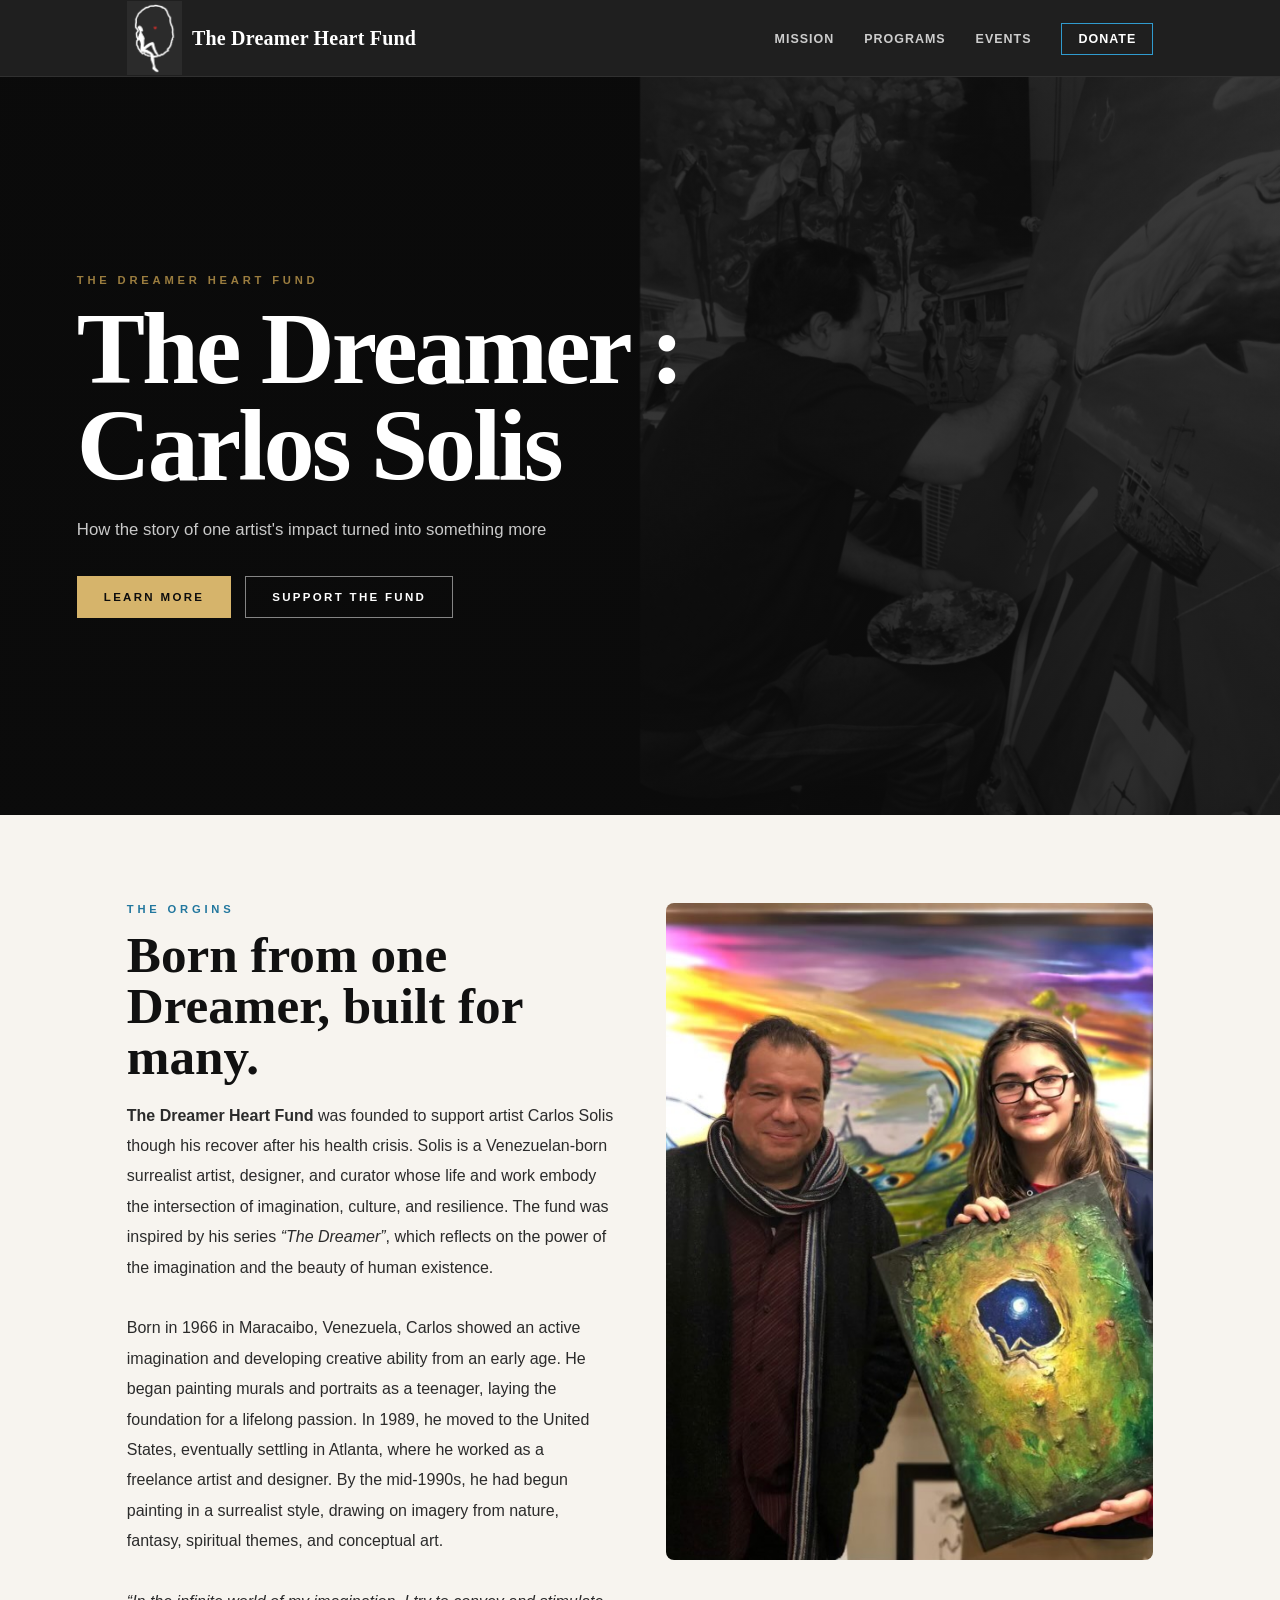
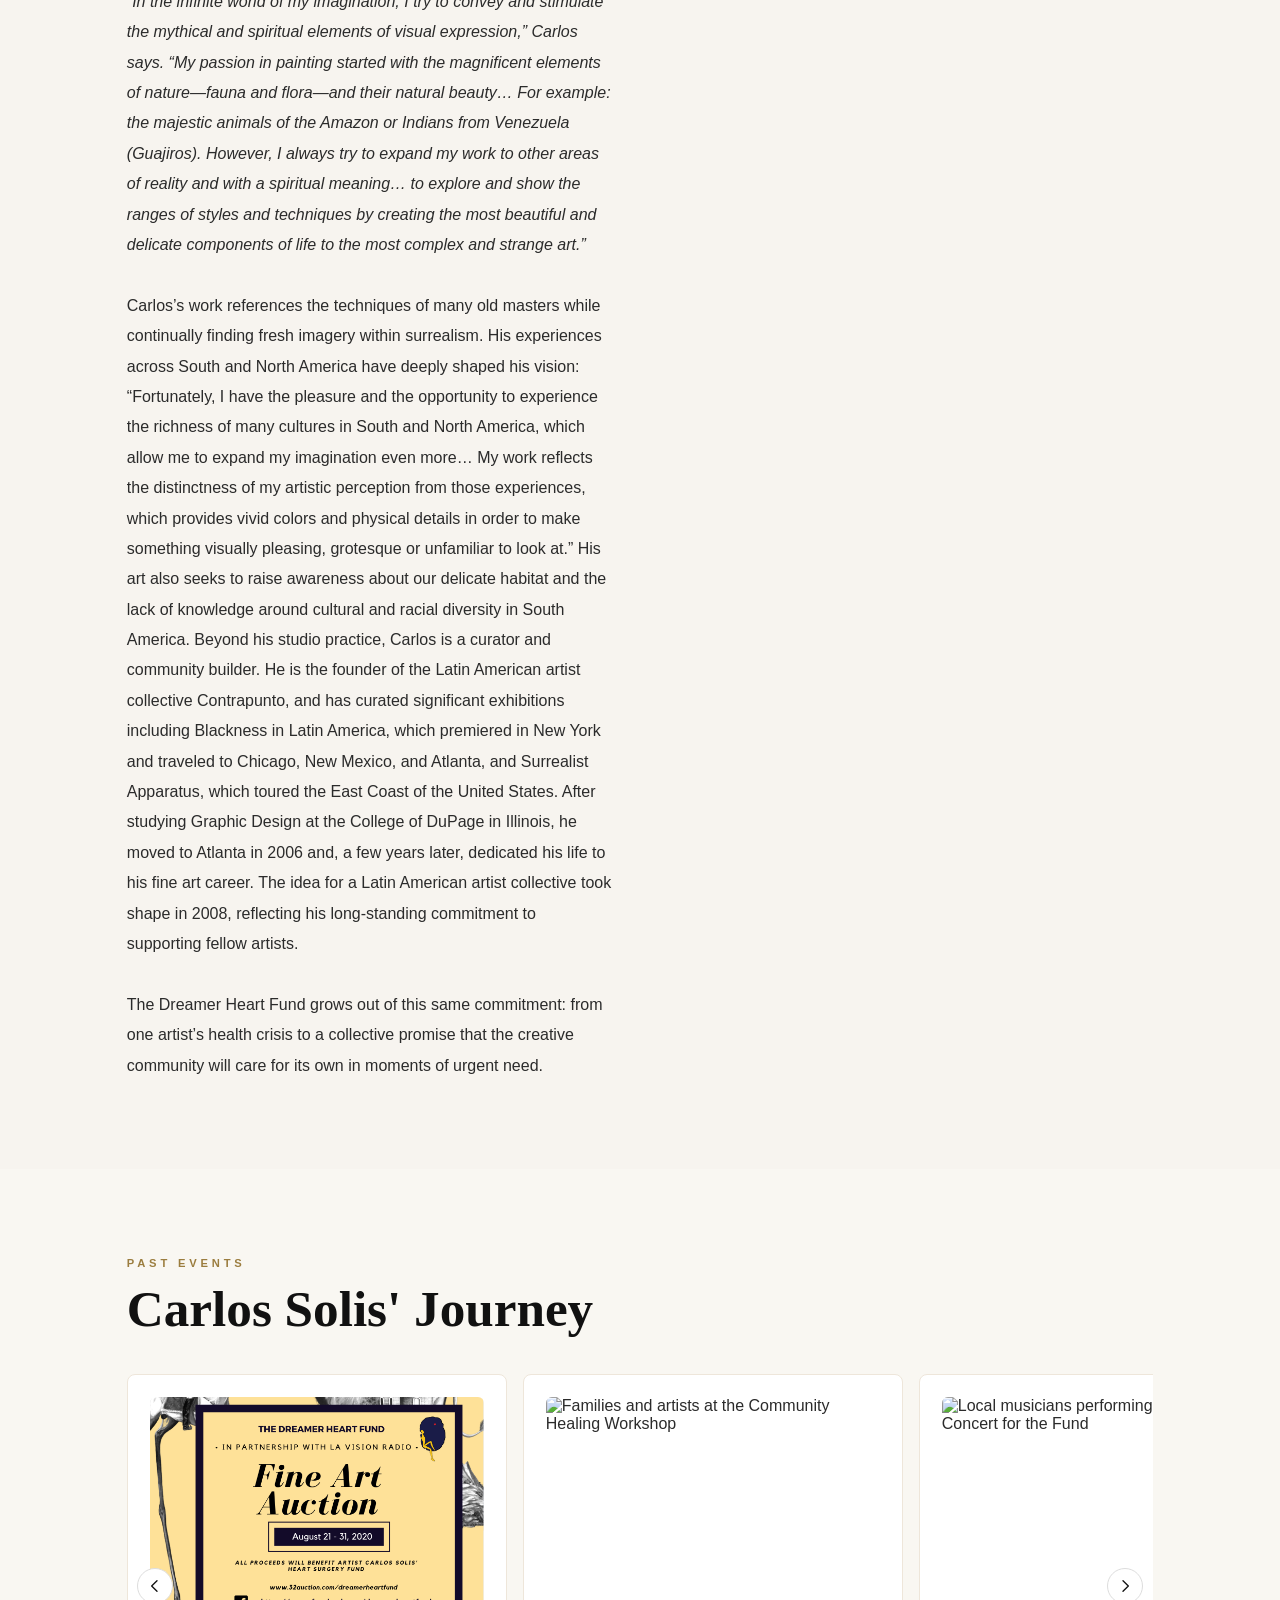
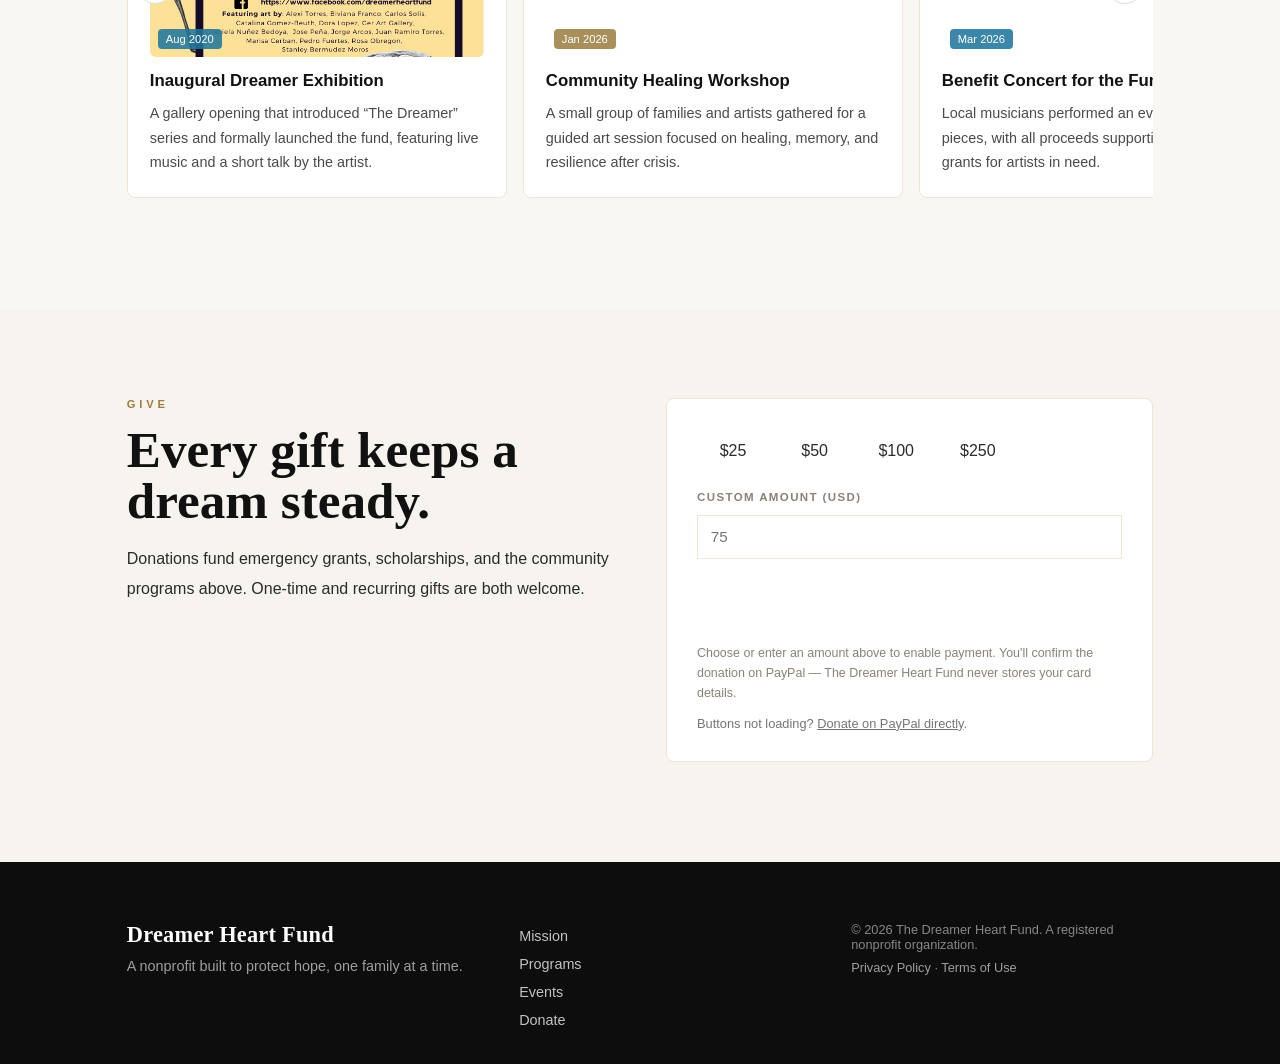
==== about.html @ 741da76b "Added logo, did about page, made donate panel functional" ====
<!DOCTYPE html>
<html lang="en" class="no-js">
<head>
  <meta charset="UTF-8" />
  <meta name="viewport" content="width=device-width, initial-scale=1.0" />

  <meta http-equiv="Content-Security-Policy"
        content="default-src 'self';
                 img-src 'self' data: https:;
                 style-src 'self' 'unsafe-inline' https://fonts.googleapis.com;
                 font-src 'self' https://fonts.gstatic.com;
                 script-src 'self' 'sha256-vvt4KWwuNr51XfE5m+hzeNEGhiOfZzG97ccfqGsPwvE=' https://www.paypal.com https://www.paypalobjects.com;
                 connect-src 'self' https://www.paypal.com https://api-m.paypal.com;
                 frame-src 'self' https://www.youtube-nocookie.com https://player.vimeo.com https://www.paypal.com;
                 object-src 'none';
                 base-uri 'self';
                 form-action 'self';
                 upgrade-insecure-requests;" />
  <meta http-equiv="X-Content-Type-Options" content="nosniff" />
  <meta name="referrer" content="strict-origin-when-cross-origin" />
  <meta name="theme-color" content="#0d0d0d" />

  <title>The Dreamer Heart Fund | Direct Aid, Education & Community Healing</title>
  <meta name="description" content="The Dreamer Heart Fund is a nonprofit supporting families and young dreamers through emergency aid, education access, and community healing programs." />
  <meta name="keywords" content="Dreamer Heart Fund, nonprofit, charity, emergency grants, education access, community healing, donate" />
  <meta name="author" content="The Dreamer Heart Fund" />
  <meta name="robots" content="index, follow" />
  <link rel="canonical" href="https://www.dreamerheartfund.org/" />

  <meta property="og:type" content="website" />
  <meta property="og:site_name" content="The Dreamer Heart Fund" />
  <meta property="og:title" content="The Dreamer Heart Fund | A nonprofit built to protect hope" />
  <meta property="og:description" content="We support families, young dreamers, and community partners through direct aid, education access, and long-term programs designed to create real stability." />
  <meta property="og:image" content="https://www.dreamerheartfund.org/images/dreamer-heart-fund.jpg" />
  <meta property="og:url" content="https://www.dreamerheartfund.org/" />
  <meta property="og:locale" content="en_US" />

  <meta name="twitter:card" content="summary_large_image" />
  <meta name="twitter:title" content="The Dreamer Heart Fund" />
  <meta name="twitter:description" content="A nonprofit built to protect hope — direct aid, education access, and community healing." />
  <meta name="twitter:image" content="https://www.dreamerheartfund.org/images/dreamer-heart-fund.jpg" />

  <link rel="icon" href="favicon.ico" sizes="any" />
  <link rel="icon" href="images/icon.svg" type="image/svg+xml" />
  <link rel="apple-touch-icon" href="images/apple-touch-icon.png" />
  <link rel="manifest" href="site.webmanifest" />
  <link rel="preconnect" href="https://fonts.googleapis.com" />
  <link rel="preconnect" href="https://fonts.gstatic.com" crossorigin />
  <link href="https://fonts.googleapis.com/css2?family=Inter:wght@400;500;600;700&family=Cormorant+Garamond:wght@500;600;700&display=swap" rel="stylesheet" />

  <link rel="stylesheet" href="index.css" />

  <script type="application/ld+json">
  {
    "@context": "https://schema.org",
    "@type": "NGO",
    "name": "The Dreamer Heart Fund",
    "url": "https://www.dreamerheartfund.org/",
    "logo": "https://www.dreamerheartfund.org/images/icon.svg",
    "description": "A nonprofit supporting families and young dreamers through emergency aid, education access, and community healing programs.",
    "sameAs": []
  }
  </script>
</head>
<body>
  <a class="skip-link" href="#main-content">Skip to main content</a>

  <header class="site-header" id="site-header">
    <div class="site-header__inner">
      <a class="brand" href="/">
        <img class="brand__mark" src="images/logo.png" alt="The Dreamer Heart Fund logo">
        <span class="brand__name">The Dreamer Heart Fund</span>
      </a>

      <nav class="primary-nav" aria-label="Primary">
        <ul class="primary-nav__list">
          <li><a href="#mission">Mission</a></li>
          <li><a href="#programs">Programs</a></li>
          <li><a href="#events">Events</a></li>
          <li><a href="#donate" class="primary-nav__cta">Donate</a></li>
        </ul>
      </nav>

      <button class="nav-toggle" id="nav-toggle" aria-expanded="false" aria-controls="mobile-nav" aria-label="Open menu">
        <span></span><span></span><span></span>
      </button>
    </div>

    <nav id="mobile-nav" class="mobile-nav" aria-label="Mobile" hidden>
      <ul>
        <li><a href="#mission">Mission</a></li>
        <li><a href="#programs">Programs</a></li>
        <li><a href="#events">Events</a></li>
        <li><a href="#donate">Donate</a></li>
      </ul>
    </nav>
  </header>

  <main id="main-content">

    <section class="hero" id="hero" data-reveal-group>
      <div class="hero__media" role="img" aria-label="The Dreamer Heart Fund"></div>
      <div class="hero__scrim"></div>
      <div class="hero__content">
        <div class="hero__inner">
          <p class="eyebrow eyebrow--gold" data-reveal>The Dreamer Heart Fund</p>
          <h1 class="hero__title" data-reveal> The Dreamer : <br> Carlos Solis</h1>
          <p class="hero__lede" data-reveal>
            How the story of one artist's impact turned into something more
          </p>
          <div class="hero__actions" data-reveal>
            <a href="#mission" class="btn btn--gold">Learn More</a>
            <a href="#donate" class="btn btn--blue-outline">Support the Fund</a>
          </div>
        </div>
      </div>
    </section>

    <section class="mission" id="mission">
      <div class="section-inner mission__grid">
        <div data-reveal>
          <p class="eyebrow eyebrow--blue">The Orgins</p>
          <h2 class="section-title section-title--tight">Born from one Dreamer, built for many.</h2>
          <p class="body-text">
            <strong>The Dreamer Heart Fund</strong> was founded to support artist Carlos Solis though his recover after his health crisis. Solis is a Venezuelan-born surrealist artist, designer, and curator whose life and work embody the intersection of imagination, culture, and resilience. The fund was inspired by his series <em>“The Dreamer”</em>, which reflects on the power of the imagination and the beauty of human existence.
            <br>
            <br>

Born in 1966 in Maracaibo, Venezuela, Carlos showed an active imagination and developing creative ability from an early age. He began painting murals and portraits as a teenager, laying the foundation for a lifelong passion. In 1989, he moved to the United States, eventually settling in Atlanta, where he worked as a freelance artist and designer. By the mid-1990s, he had begun painting in a surrealist style, drawing on imagery from nature, fantasy, spiritual themes, and conceptual art.
<br>
<br>

<em>“In the infinite world of my imagination, I try to convey and stimulate the mythical and spiritual elements of visual expression,” Carlos says. “My passion in painting started with the magnificent elements of nature—fauna and flora—and their natural beauty… For example: the majestic animals of the Amazon or Indians from Venezuela (Guajiros). However, I always try to expand my work to other areas of reality and with a spiritual meaning… to explore and show the ranges of styles and techniques by creating the most beautiful and delicate components of life to the most complex and strange art.” </em>

<br>
<br>

Carlos’s work references the techniques of many old masters while continually finding fresh imagery within surrealism. His experiences across South and North America have deeply shaped his vision: “Fortunately, I have the pleasure and the opportunity to experience the richness of many cultures in South and North America, which allow me to expand my imagination even more… My work reflects the distinctness of my artistic perception from those experiences, which provides vivid colors and physical details in order to make something visually pleasing, grotesque or unfamiliar to look at.” His art also seeks to raise awareness about our delicate habitat and the lack of knowledge around cultural and racial diversity in South America.

Beyond his studio practice, Carlos is a curator and community builder. He is the founder of the Latin American artist collective Contrapunto, and has curated significant exhibitions including Blackness in Latin America, which premiered in New York and traveled to Chicago, New Mexico, and Atlanta, and Surrealist Apparatus, which toured the East Coast of the United States. After studying Graphic Design at the College of DuPage in Illinois, he moved to Atlanta in 2006 and, a few years later, dedicated his life to his fine art career. The idea for a Latin American artist collective took shape in 2008, reflecting his long-standing commitment to supporting fellow artists.
<br>
<br>
The Dreamer Heart Fund grows out of this same commitment: from one artist’s health crisis to a collective promise that the creative community will care for its own in moments of urgent need. 
        </div>

        <div class="mission__image" data-reveal>
          <img src="images/TheDreamer.jpg" alt="A painting from ‘The Dreamer’ series, the artwork that inspired the fund" loading="lazy" width="640" height="720" />
        </div>
      </div>
    </section>

    <section class="past-events" aria-label="Past events">
      <div class="section-inner">
        <div class="section-head" data-reveal>
          <p class="eyebrow eyebrow--gold">Past Events</p>
          <h2 class="section-title"> Carlos Solis' Journey</h2>
        </div>

        <div class="carousel">
          <button class="carousel__nav carousel__nav--prev" id="carousel-prev" aria-label="Scroll to previous events" type="button">
            <svg viewBox="0 0 24 24" width="16" height="16" aria-hidden="true"><path d="M15 4l-8 8 8 8" fill="none" stroke="currentColor" stroke-width="2" stroke-linecap="round" stroke-linejoin="round"/></svg>
          </button>

          <ul class="carousel__track" id="carousel-track">
            <li class="carousel__item" data-reveal>
              <div class="carousel__media">
                <img src="images/fundraiser.png" alt="Guests at the Inaugural Dreamer Exhibition gallery opening" loading="lazy" width="600" height="400" />
                <span class="carousel__tag carousel__tag--blue">Aug 2020</span>
              </div>
              <h3 class="carousel__title">Inaugural Dreamer Exhibition</h3>
              <p class="carousel__text">A gallery opening that introduced “The Dreamer” series and formally launched the fund, featuring live music and a short talk by the artist.</p>
            </li>
            <li class="carousel__item" data-reveal>
              <div class="carousel__media">
                <img src="images/past/healing-workshop.jpg" alt="Families and artists at the Community Healing Workshop" loading="lazy" width="600" height="400" />
                <span class="carousel__tag carousel__tag--gold">Jan 2026</span>
              </div>
              <h3 class="carousel__title">Community Healing Workshop</h3>
              <p class="carousel__text">A small group of families and artists gathered for a guided art session focused on healing, memory, and resilience after crisis.</p>
            </li>
            <li class="carousel__item" data-reveal>
              <div class="carousel__media">
                <img src="images/past/benefit-concert.jpg" alt="Local musicians performing at the Benefit Concert for the Fund" loading="lazy" width="600" height="400" />
                <span class="carousel__tag carousel__tag--blue">Mar 2026</span>
              </div>
              <h3 class="carousel__title">Benefit Concert for the Fund</h3>
              <p class="carousel__text">Local musicians performed an evening of original pieces, with all proceeds supporting emergency grants for artists in need.</p>
            </li>
          </ul>

          <button class="carousel__nav carousel__nav--next" id="carousel-next" aria-label="Scroll to next events" type="button">
            <svg viewBox="0 0 24 24" width="16" height="16" aria-hidden="true"><path d="M9 4l8 8-8 8" fill="none" stroke="currentColor" stroke-width="2" stroke-linecap="round" stroke-linejoin="round"/></svg>
          </button>
        </div>
      </div>
    </section>

    <section class="module-stub" id="video" hidden></section>
    <section class="module-stub" id="shop" hidden></section>
    <section class="module-stub" id="auctions" hidden></section>

    <!-- ============ DONATE ============ -->
    <section class="donate" id="donate">
      <div class="section-inner donate__grid">
        <div data-reveal>
          <p class="eyebrow eyebrow--gold">Give</p>
          <h2 class="section-title section-title--tight">Every gift keeps a dream steady.</h2>
          <p class="body-text">
            Donations fund emergency grants, scholarships, and the community programs above.
            One-time and recurring gifts are both welcome.
            <br>
          </p>
        </div>

        <div class="donate__panel" data-reveal>
          <div class="donate-form">
            <div class="donate-form__amounts" role="group" aria-label="Donation amount">
              <button type="button" class="amount-btn" data-amount="25" aria-pressed="false">$25</button>
              <button type="button" class="amount-btn" data-amount="50" aria-pressed="false">$50</button>
              <button type="button" class="amount-btn" data-amount="100" aria-pressed="false">$100</button>
              <button type="button" class="amount-btn" data-amount="250" aria-pressed="false">$250</button>
            </div>

            <label class="field-label" for="donate-amount">Custom amount (USD)</label>
            <input
              class="field-input"
              id="donate-amount"
              name="amount"
              type="text"
              inputmode="decimal"
              autocomplete="off"
              placeholder="75"
              aria-describedby="donate-form-note"
            />

            <div id="paypal-button-container" class="paypal-button-container"></div>

            <p class="donate-form__note" id="donate-form-note" aria-live="polite">Choose or enter an amount above to enable payment. You'll confirm the donation on PayPal — The Dreamer Heart Fund never stores your card details.</p>

            <p class="donate-form__fallback">
              Buttons not loading?
              <a href="https://www.paypal.biz/thedreamerheartfund" rel="noopener">Donate on PayPal directly</a>.
            </p>
          </div>
        </div>
      </div>
    </section>
  </main>

  <footer class="site-footer">
    <div class="section-inner site-footer__grid">
      <div>
        <span class="brand__name brand__name--footer">Dreamer Heart Fund</span>
        <p class="site-footer__text">A nonprofit built to protect hope, one family at a time.</p>
      </div>

      <nav aria-label="Footer">
        <ul class="site-footer__list">
          <li><a href="#mission">Mission</a></li>
          <li><a href="#programs">Programs</a></li>
          <li><a href="#events">Events</a></li>
          <li><a href="#donate">Donate</a></li>
        </ul>
      </nav>

      <div class="site-footer__legal">
        <p>&copy; <span id="footer-year">2026</span> The Dreamer Heart Fund. A registered nonprofit organization.</p>
        <p><a href="privacy.html">Privacy Policy</a> &middot; <a href="terms.html">Terms of Use</a></p>
      </div>
    </div>
  </footer>

  <script src="main.js" defer></script>
  <script src="https://www.paypal.com/sdk/js?client-id=BAA8m6np1R4EyHcxObkY6hLGJdmeCMpY4fYKsWWD1G0BNYx0Xn50q8cy3hmt63-K00gHcWDGMQ-kjcnxLY&currency=USD&intent=capture" defer></script>
  <script src="donate.js" defer></script>
</body>
</html>
---- index.css ----
/* =========================================================
   Dreamer Heart Fund — base styles
   ========================================================= */

:root {
  /* Palette */
  --color-black: #0d0d0d;
  --color-ink: #111111;
  --color-white: #ffffff;
  --color-cream: #faf8f3;
  --color-cream-2: #f7f4ef;
  --color-cream-3: #f9f7f2;
  --color-border: #eee6da;
  --color-border-2: #ece8df;

  --color-gold: #d6b46b;
  --color-gold-dark: #9b7d3f;

  --color-blue: #309bcf;
  --color-blue-dark: #22779e;
  --color-blue-tint: rgba(48, 155, 207, 0.1);

  --color-text: #2b2b2b;
  --color-text-muted: #4a4a4a;
  --color-text-soft: #8a8277;

  /* Type */
  --font-display: 'Cormorant Garamond', Georgia, serif;
  --font-body: 'Inter', -apple-system, BlinkMacSystemFont, 'Segoe UI', sans-serif;

  /* Layout */
  --max-width: 1180px;
  --gutter: 6vw;

  --header-height: 76px;
}

/* =========================================================
   Reset
   ========================================================= */
*, *::before, *::after { box-sizing: border-box; margin: 0; padding: 0; }

html { scroll-behavior: smooth; }

body {
  background: var(--color-white);
  color: var(--color-text);
  font-family: var(--font-body);
  -webkit-font-smoothing: antialiased;
  text-rendering: optimizeLegibility;
}

img { max-width: 100%; display: block; }
a { color: inherit; }
button { font: inherit; cursor: pointer; }
ul { list-style: none; }

@media (prefers-reduced-motion: reduce) {
  html { scroll-behavior: auto; }
  *, *::before, *::after {
    animation-duration: 0.001ms !important;
    animation-iteration-count: 1 !important;
    transition-duration: 0.001ms !important;
    scroll-behavior: auto !important;
  }
}

:focus-visible {
  outline: 2px solid var(--color-blue);
  outline-offset: 3px;
}

.skip-link {
  position: absolute;
  left: -9999px;
  top: 0;
  background: var(--color-blue);
  color: var(--color-white);
  padding: 12px 18px;
  z-index: 1000;
  font-family: var(--font-body);
  font-weight: 600;
  text-decoration: none;
}
.skip-link:focus { left: 12px; top: 12px; }

/* =========================================================
   Shared tokens (eyebrow, section head, buttons, cards)
   ========================================================= */
.eyebrow {
  font-family: var(--font-body);
  font-size: 0.7rem;
  letter-spacing: 0.34em;
  text-transform: uppercase;
  font-weight: 600;
  margin-bottom: 14px;
}
.eyebrow--gold { color: var(--color-gold-dark); }
.eyebrow--blue { color: var(--color-blue-dark); }

.section-inner {
  max-width: var(--max-width);
  margin: 0 auto;
  padding-left: var(--gutter);
  padding-right: var(--gutter);
}

.section-head { margin-bottom: 28px; }

.section-title {
  font-family: var(--font-display);
  font-size: clamp(2.2rem, 4vw, 3.4rem);
  font-weight: 600;
  line-height: 1;
  color: var(--color-ink);
}
.section-title--tight {
  font-size: clamp(2.3rem, 4vw, 3.8rem);
  max-width: 480px;
  margin-bottom: 18px;
}

.body-text {
  font-family: var(--font-body);
  font-size: 1rem;
  line-height: 1.9;
  color: var(--color-text);
  max-width: 60ch;
}

.btn {
  display: inline-block;
  padding: 14px 26px;
  font-family: var(--font-body);
  font-size: 0.72rem;
  letter-spacing: 0.2em;
  text-transform: uppercase;
  font-weight: 700;
  text-decoration: none;
  border: 1px solid transparent;
  transition: background-color 0.2s ease, color 0.2s ease, border-color 0.2s ease;
}
.btn--gold {
  background: var(--color-gold);
  color: var(--color-black);
  border-color: var(--color-gold);
}
.btn--gold:hover { background: var(--color-gold-dark); border-color: var(--color-gold-dark); }

.btn--blue {
  background: var(--color-blue);
  color: var(--color-white);
  border-color: var(--color-blue);
}
.btn--blue:hover { background: var(--color-blue-dark); border-color: var(--color-blue-dark); }

.btn--blue-outline {
  background: transparent;
  color: var(--color-white);
  border-color: rgba(255, 255, 255, 0.5);
}
.btn--blue-outline:hover {
  background: var(--color-blue);
  border-color: var(--color-blue);
}

/* =========================================================
   Reveal-on-scroll (progressive enhancement; see js/main.ts)
   ========================================================= */
[data-reveal] {
  opacity: 0;
  transform: translateY(14px);
  transition: opacity 0.8s ease, transform 0.8s ease;
}
[data-reveal].is-visible {
  opacity: 1;
  transform: translateY(0);
}
/* If JS fails to load, content must still be visible */
.no-js [data-reveal] { opacity: 1; transform: none; }

/* =========================================================
   Header / Nav
   ========================================================= */
.site-header {
  position: sticky;
  top: 0;
  z-index: 100;
  background: rgba(13, 13, 13, 0.92);
  backdrop-filter: blur(6px);
  border-bottom: 1px solid rgba(255, 255, 255, 0.08);
}

.site-header__inner {
  max-width: var(--max-width);
  margin: 0 auto;
  height: var(--header-height);
  padding: 0 var(--gutter);
  display: flex;
  align-items: center;
  justify-content: space-between;
}

.brand {
  display: flex;
  align-items: center;
  gap: 10px;
  text-decoration: none;
}
.brand__mark {
  display: inline-flex;
  align-items: center;
  height: 44px;
  width: auto;
  max-width: 180px;
  object-fit: contain;
}
.brand__name {
  font-family: var(--font-display);
  font-size: 1.25rem;
  font-weight: 600;
  color: var(--color-white);
  letter-spacing: 0.01em;
}

.primary-nav__list {
  display: flex;
  align-items: center;
  gap: 30px;
}
.primary-nav__list a {
  font-size: 0.78rem;
  letter-spacing: 0.08em;
  text-transform: uppercase;
  font-weight: 600;
  color: rgba(255, 255, 255, 0.78);
  text-decoration: none;
  transition: color 0.2s ease;
}
.primary-nav__list a:hover { color: var(--color-gold); }
.primary-nav__cta {
  padding: 8px 16px;
  border: 1px solid var(--color-blue);
  color: var(--color-white) !important;
}
.primary-nav__cta:hover {
  background: var(--color-blue);
}

.nav-toggle {
  display: none;
  flex-direction: column;
  justify-content: center;
  gap: 5px;
  width: 40px;
  height: 40px;
  background: transparent;
  border: none;
}
.nav-toggle span {
  display: block;
  width: 22px;
  height: 2px;
  background: var(--color-white);
}

.mobile-nav {
  border-top: 1px solid rgba(255, 255, 255, 0.08);
  background: var(--color-black);
}
.mobile-nav ul { padding: 10px var(--gutter) 18px; }
.mobile-nav a {
  display: block;
  padding: 12px 0;
  color: rgba(255, 255, 255, 0.85);
  text-decoration: none;
  font-size: 0.9rem;
  letter-spacing: 0.05em;
  text-transform: uppercase;
  border-bottom: 1px solid rgba(255, 255, 255, 0.06);
}

@media (max-width: 820px) {
  .primary-nav { display: none; }
  .nav-toggle { display: flex; }
}

/* =========================================================
   Hero
   ========================================================= */
.hero {
  position: relative;
  overflow: hidden;
  min-height: 82vh;
  display: flex;
  align-items: center;
  background: var(--color-black);
  color: var(--color-white);
}
.hero__media {
  position: absolute;
  inset: 0;
  background-size: cover;
  background-position: center;
  opacity: 0.42;
  transform: scale(1.05);
  transition: transform 1.2s ease;
}
.hero.is-in-view .hero__media { transform: scale(1); }

.hero__scrim {
  position: absolute;
  inset: 0;
  background: linear-gradient(
    90deg,
    rgba(0, 0, 0, 0.9) 0%,
    rgba(0, 0, 0, 0.72) 52%,
    rgba(0, 0, 0, 0.22) 100%
  );
}

.hero__content {
  position: relative;
  z-index: 2;
  width: 100%;
  padding: 88px var(--gutter);
}
.hero__inner { max-width: var(--max-width); margin: 0 auto; }

.hero__title {
  font-family: var(--font-display);
  font-size: clamp(3.4rem, 8vw, 7rem);
  font-weight: 600;
  line-height: 0.95;
  letter-spacing: -0.03em;
  margin-bottom: 20px;
  max-width: 900px;
}

.hero__lede {
  font-family: var(--font-body);
  font-size: 1.05rem;
  line-height: 1.9;
  color: rgba(255, 255, 255, 0.78);
  max-width: 620px;
}

.hero__actions {
  display: flex;
  gap: 14px;
  flex-wrap: wrap;
  margin-top: 30px;
}

/* =========================================================
   Stats
   ========================================================= */
.stats {
  background: var(--color-white);
  border-bottom: 1px solid var(--color-border-2);
}
.stats__inner {
  max-width: var(--max-width);
  margin: 0 auto;
  padding: 34px var(--gutter);
  display: grid;
  grid-template-columns: repeat(auto-fit, minmax(180px, 1fr));
  gap: 20px;
}
.stat__value {
  font-family: var(--font-display);
  font-size: clamp(2rem, 4vw, 3rem);
  font-weight: 600;
  color: var(--color-ink);
  line-height: 1;
  margin-bottom: 8px;
}
.stat__label {
  font-family: var(--font-body);
  font-size: 0.72rem;
  letter-spacing: 0.22em;
  text-transform: uppercase;
  font-weight: 600;
}
.stat__label--gold { color: var(--color-gold-dark); }
.stat__label--blue { color: var(--color-blue-dark); }

/* =========================================================
   Programs
   ========================================================= */
.programs { background: var(--color-white); padding: 88px 0; }
.programs__grid {
  display: grid;
  grid-template-columns: repeat(auto-fit, minmax(240px, 1fr));
  gap: 18px;
}
.card {
  border: 1px solid var(--color-border);
  background: var(--color-cream);
  padding: 26px;
  min-height: 210px;
}
.card__index {
  font-family: var(--font-body);
  font-size: 0.72rem;
  letter-spacing: 0.22em;
  font-weight: 600;
  margin-bottom: 18px;
}
.card__index--gold { color: var(--color-gold-dark); }
.card__index--blue { color: var(--color-blue-dark); }
.card__title {
  font-family: var(--font-body);
  font-size: 1.1rem;
  font-weight: 700;
  color: var(--color-ink);
  margin-bottom: 10px;
}
.card__text {
  font-family: var(--font-body);
  font-size: 0.9rem;
  line-height: 1.7;
  color: var(--color-text-muted);
}

/* =========================================================
   Mission
   ========================================================= */
.mission { background: var(--color-cream-2); padding: 88px 0; }
.mission__grid {
  display: grid;
  grid-template-columns: 1fr 1fr;
  gap: 52px;
  align-items: start;
}
.mission__image {
  position: relative;
  border-radius: 8px;
  overflow: hidden;
}
.mission__image img { width: 100%; height: auto; }

@media (max-width: 860px) {
  .mission__grid { grid-template-columns: 1fr; }
}

/* =========================================================
   Upcoming events
   ========================================================= */
.upcoming { background: var(--color-white); padding: 88px 0; }
.upcoming__grid {
  display: grid;
  grid-template-columns: repeat(auto-fit, minmax(280px, 1fr));
  gap: 18px;
}
.event-card {
  border: 1px solid var(--color-border);
  background: var(--color-cream);
  padding: 26px;
  border-radius: 6px;
}
.event-card__date {
  font-family: var(--font-body);
  font-size: 0.7rem;
  letter-spacing: 0.34em;
  text-transform: uppercase;
  font-weight: 600;
  margin-bottom: 6px;
}
.event-card__date--gold { color: var(--color-gold-dark); }
.event-card__date--blue { color: var(--color-blue-dark); }
.event-card__title {
  font-family: var(--font-body);
  font-size: 1.1rem;
  font-weight: 700;
  color: var(--color-ink);
  margin-bottom: 10px;
}
.event-card__place {
  font-family: var(--font-body);
  font-size: 0.9rem;
  line-height: 1.7;
  color: var(--color-text-muted);
}

/* =========================================================
   Past events carousel
   ========================================================= */
.past-events { background: var(--color-cream-3); padding: 88px 0 100px; }

.carousel { position: relative; }

.carousel__track {
  display: flex;
  gap: 16px;
  overflow-x: auto;
  padding: 12px 50px;
  scroll-behavior: smooth;
  scroll-snap-type: x proximity;
  -ms-overflow-style: none;
  scrollbar-width: none;
}
.carousel__track::-webkit-scrollbar { display: none; }

.carousel__item {
  min-width: 380px;
  max-width: 420px;
  background: var(--color-white);
  border: 1px solid var(--color-border);
  border-radius: 8px;
  padding: 22px;
  scroll-snap-align: start;
}
.carousel__media { position: relative; height: 260px; margin-bottom: 14px; }
.carousel__media img {
  width: 100%;
  height: 100%;
  object-fit: cover;
  border-radius: 6px;
}
.carousel__tag {
  position: absolute;
  bottom: 8px;
  left: 8px;
  color: var(--color-white);
  padding: 4px 8px;
  font-size: 0.7rem;
  border-radius: 4px;
}
.carousel__tag--gold { background: rgba(155, 125, 63, 0.85); }
.carousel__tag--blue { background: rgba(34, 119, 158, 0.88); }

.carousel__title {
  font-family: var(--font-body);
  font-size: 1.05rem;
  font-weight: 700;
  color: var(--color-ink);
  margin-bottom: 10px;
}
.carousel__text {
  font-family: var(--font-body);
  font-size: 0.9rem;
  line-height: 1.7;
  color: var(--color-text-muted);
}

.carousel__nav {
  position: absolute;
  top: 50%;
  transform: translateY(-50%);
  z-index: 3;
  width: 36px;
  height: 36px;
  border-radius: 999px;
  background: var(--color-white);
  border: 1px solid #ddd;
  display: flex;
  align-items: center;
  justify-content: center;
  color: var(--color-ink);
}
.carousel__nav:hover { border-color: var(--color-blue); color: var(--color-blue); }
.carousel__nav--prev { left: 10px; }
.carousel__nav--next { right: 10px; }

/* =========================================================
   Future module scaffolds
   ========================================================= */
.module-stub { padding: 88px 0; }

/* =========================================================
   Donate
   ========================================================= */
.donate { background: var(--color-cream-2); padding: 88px 0 100px; }
.donate__grid {
  display: grid;
  grid-template-columns: 1fr 1fr;
  gap: 52px;
  align-items: start;
}
@media (max-width: 860px) {
  .donate__grid { grid-template-columns: 1fr; }
}

.donate__panel {
  background: var(--color-white);
  border: 1px solid var(--color-border);
  border-radius: 8px;
  padding: 30px;
}

.donate-form__amounts {
  display: grid;
  grid-template-columns: repeat(4, 1fr);
  gap: 10px;
  margin-bottom: 18px;
}
.amount-btn {
  padding: 12px 8px;
  border: 1px solid var(--color-border);
  background: var(--color-cream);
  font-weight: 700;
  font-size: 0.9rem;
  color: var(--color-ink);
  transition: border-color 0.2s ease, color 0.2s ease, background-color 0.2s ease;
}
.amount-btn:hover,
.amount-btn.is-selected {
  border-color: var(--color-blue);
  color: var(--color-blue-dark);
  background: var(--color-blue-tint);
}

.field-label {
  display: block;
  font-size: 0.72rem;
  letter-spacing: 0.12em;
  text-transform: uppercase;
  font-weight: 600;
  color: var(--color-text-soft);
  margin: 16px 0 6px;
}
.field-input {
  width: 100%;
  padding: 12px 14px;
  border: 1px solid var(--color-border);
  background: var(--color-white);
  font-family: var(--font-body);
  font-size: 0.95rem;
  color: var(--color-ink);
}
.field-input:focus { border-color: var(--color-blue); }

.donate-form__submit { width: 100%; margin-top: 22px; text-align: center; }
.donate-form__note {
  margin-top: 12px;
  font-size: 0.78rem;
  line-height: 1.6;
  color: var(--color-text-soft);
}

/* =========================================================
   Footer
   ========================================================= */
.site-footer { background: var(--color-black); color: rgba(255, 255, 255, 0.8); padding: 60px 0 30px; }
.site-footer__grid {
  display: grid;
  grid-template-columns: 1.2fr 1fr 1fr;
  gap: 30px;
}
@media (max-width: 700px) {
  .site-footer__grid { grid-template-columns: 1fr; }
}
.brand__name--footer {
  font-family: var(--font-display);
  font-size: 1.4rem;
  color: var(--color-white);
}
.site-footer__text { margin-top: 10px; font-size: 0.9rem; color: rgba(255, 255, 255, 0.6); }
.site-footer__list a {
  display: block;
  padding: 6px 0;
  text-decoration: none;
  color: rgba(255, 255, 255, 0.75);
  font-size: 0.9rem;
}
.site-footer__list a:hover { color: var(--color-blue); }
.site-footer__legal { font-size: 0.8rem; color: rgba(255, 255, 255, 0.5); }
.site-footer__legal a { text-decoration: none; color: rgba(255, 255, 255, 0.6); }
.site-footer__legal p + p { margin-top: 8px; }


.donate-form__amounts { display: flex; flex-wrap: wrap; gap: 0.6rem; }
.amount-btn {
      min-width: 4.5rem;
      min-height: 44px;
      padding: 0.6rem 1rem;
      border: 1px solid rgba(255,255,255,0.3);
      background: transparent;
      color: inherit;
      border-radius: 4px;
      cursor: pointer;
      font: inherit;
      transition: background 0.2s ease, color 0.2s ease, border-color 0.2s ease;
    }
    .amount-btn.is-selected,
    .amount-btn:hover { background: #d6b46b; border-color: #d6b46b; color: #111; }
    .amount-btn:focus-visible,
    .field-input:focus-visible { outline: 2px solid #309bcf; outline-offset: 2px; }
    .field-input {
      width: 100%;
      box-sizing: border-box;
      min-height: 44px;
      padding: 0.6rem 0.8rem;
      margin: 0.4rem 0 1rem;
    }
    .field-input::-webkit-outer-spin-button,
    .field-input::-webkit-inner-spin-button {
      -webkit-appearance: none;
      margin: 0;
    }
    .field-input[type="text"] { -moz-appearance: textfield; }

    .paypal-button-container { margin-top: 0.75rem; min-height: 45px; }
    .paypal-button-container.is-disabled { opacity: 0.5; pointer-events: none; }
    .donate-form__note.is-error { color: #ffb4a8; font-weight: 600; }
    .donate-form__fallback { font-size: 0.8rem; opacity: 0.65; margin-top: 0.75rem; }
    .donate-form__fallback a { color: inherit; }

    @media (max-width: 480px) {
      .amount-btn { flex: 1 1 calc(50% - 0.6rem); }
    }
    .hero {
      position: relative;
      overflow: hidden;
      isolation: isolate;
      --hero-overlay: 0.65;
    }
    .hero__media {
      position: absolute;
      inset: 0;
      background-image: url('images/carlos.png');
      background-size: cover;
      background-position: center;
      background-repeat: no-repeat;
      z-index: 0;
    }
    .hero__scrim {
      position: absolute;
      inset: 0;
      background: linear-gradient(
        180deg,
        rgba(13, 13, 13, calc(var(--hero-overlay) - 0.1)) 0%,
        rgba(13, 13, 13, var(--hero-overlay)) 100%
      );
      z-index: 1;
    }
    .hero__content {
      position: relative;
      z-index: 2;
    }
    .brand__mark {
      display: inline-flex;
      align-items: center;
      height: 74px;
      width: auto;
      max-width: 180px;
      flex-shrink: 0;
      object-fit: contain;
      border: none;
      outline: none;
      background: none !important;
    }
    .brand {
      -webkit-tap-highlight-color: transparent;
      outline: none;
    }
    .brand:focus {
      outline: none;
    }
    .brand:focus-visible {
      outline: 2px solid #309bcf;
      outline-offset: 3px;
      border-radius: 4px;
    }
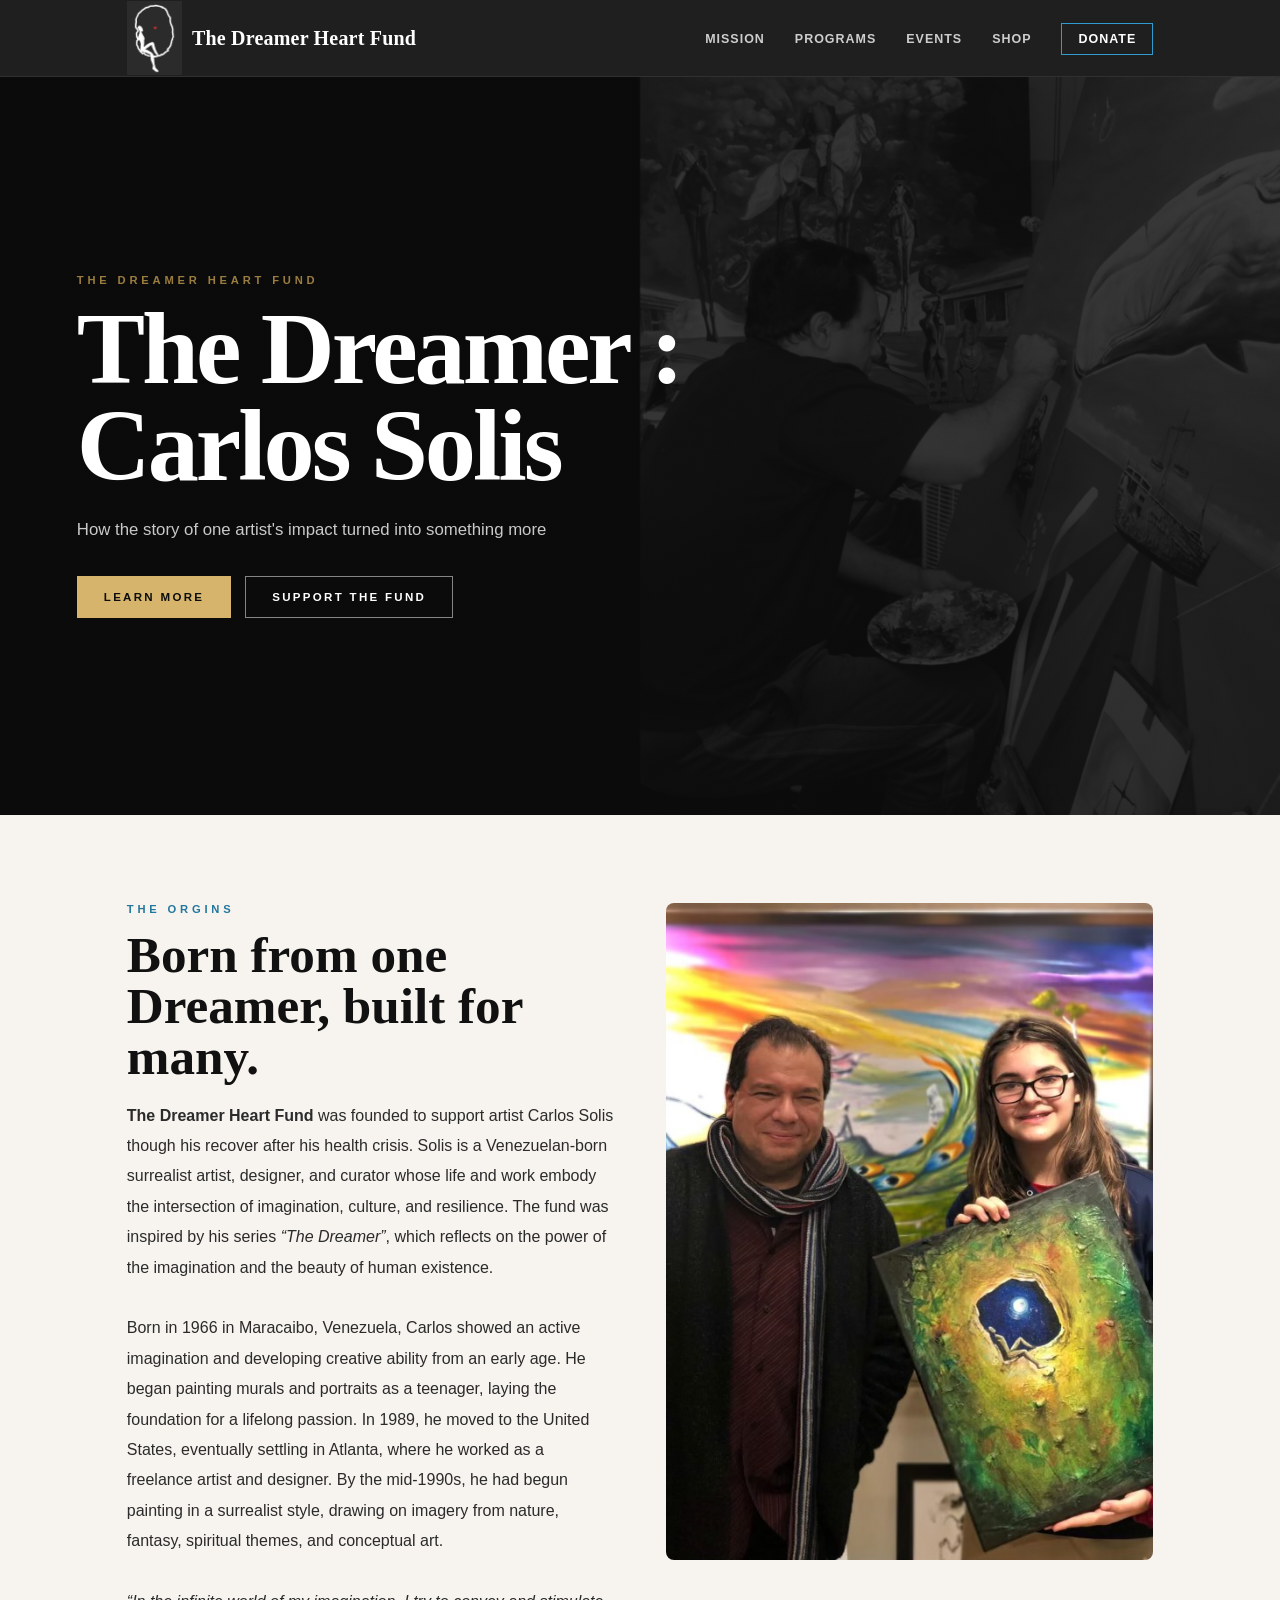
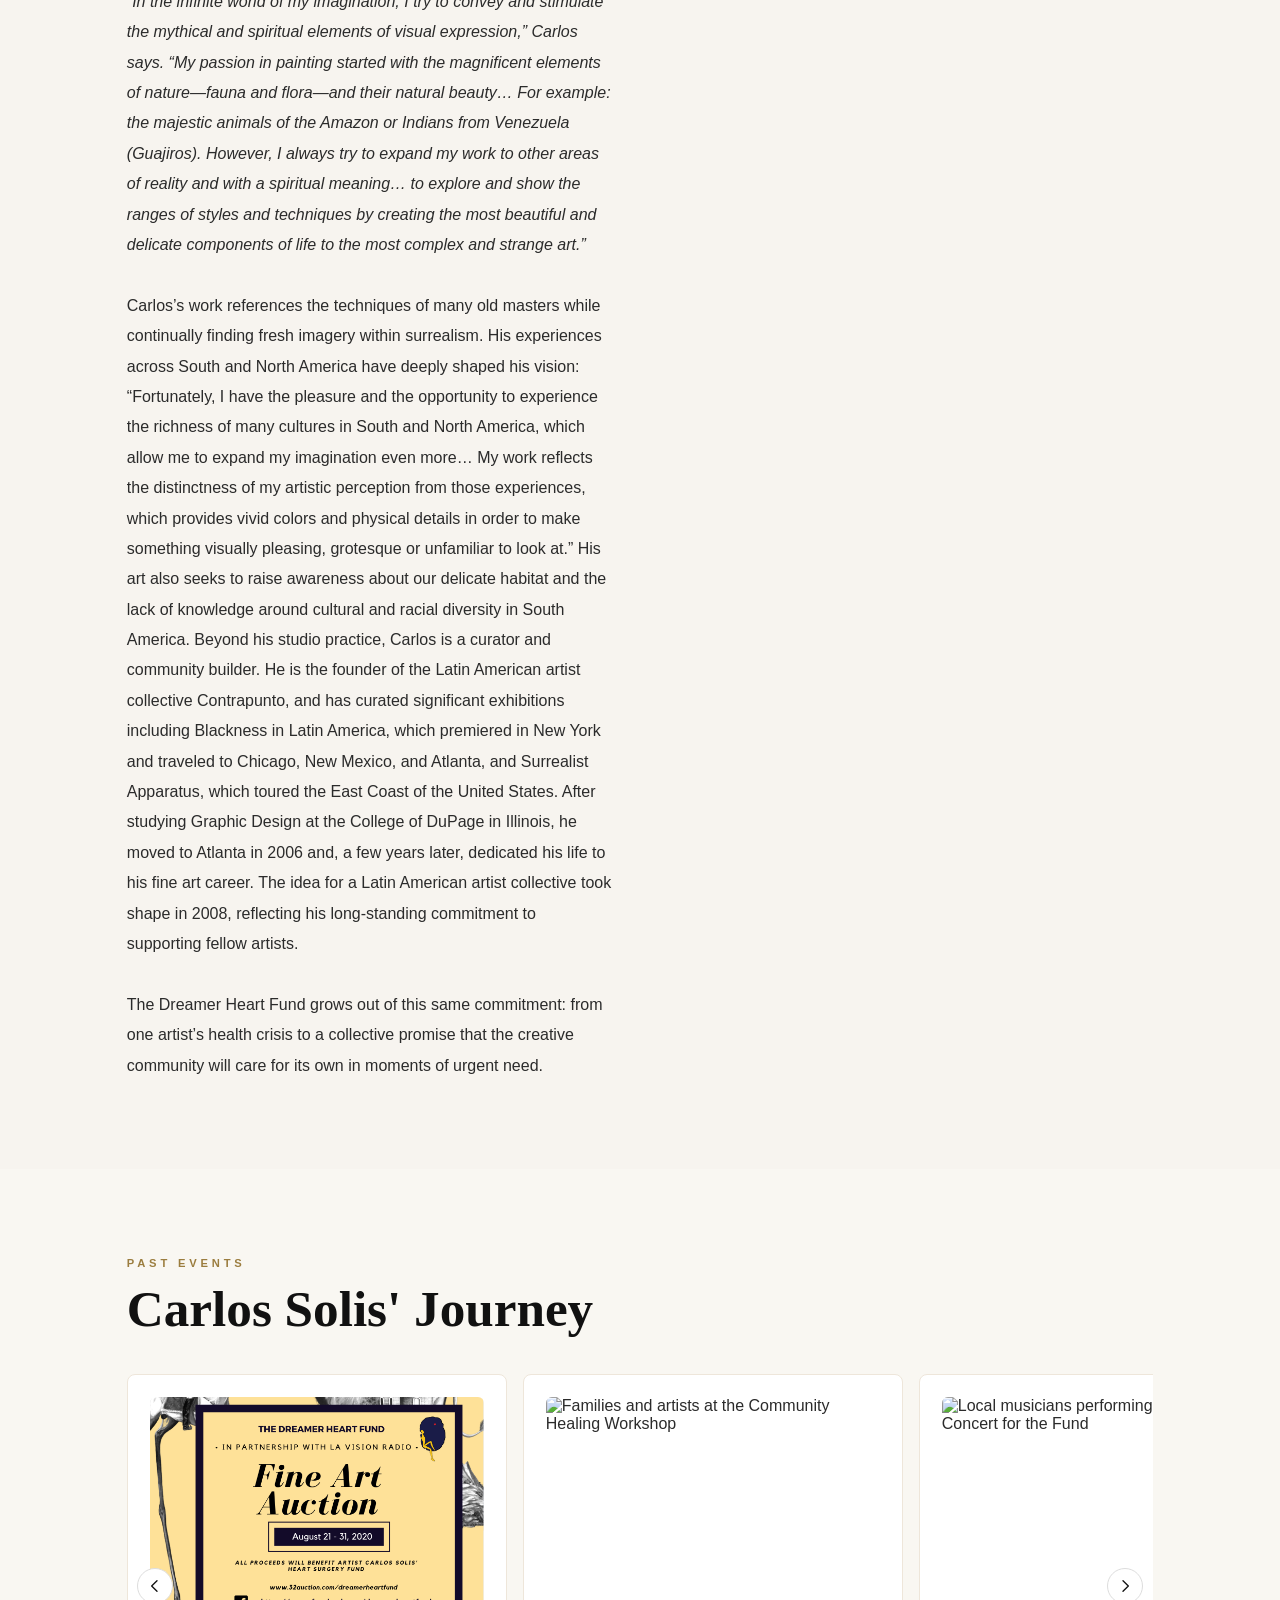
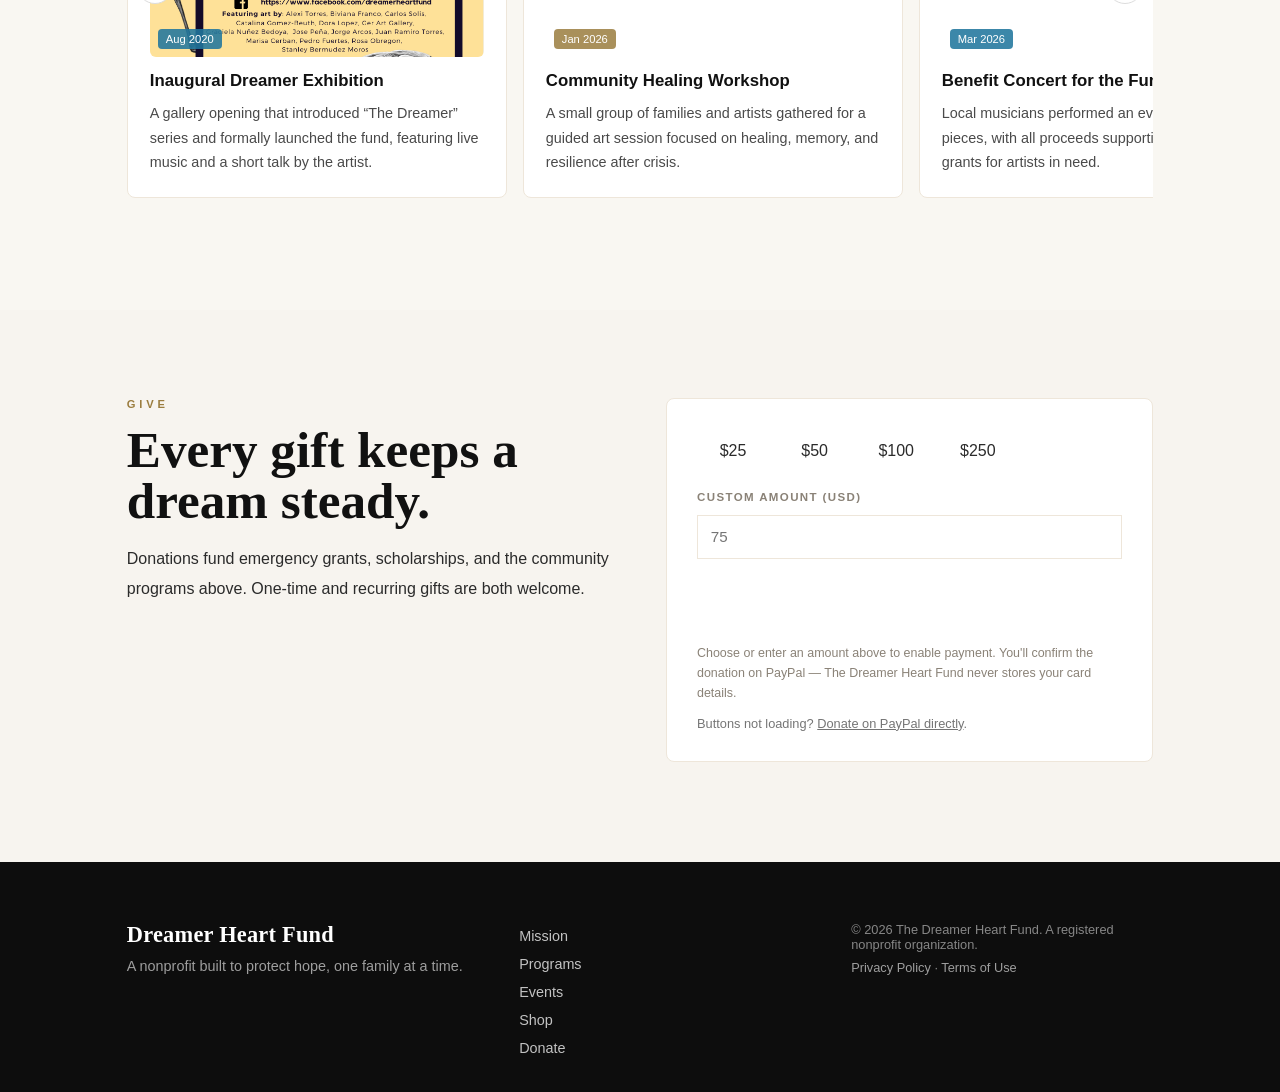
==== commit c887f29a: "shop page made, shop page added to nav and footer" ====
--- a/about.html
+++ b/about.html
@@ -77,6 +77,7 @@
           <li><a href="#mission">Mission</a></li>
           <li><a href="#programs">Programs</a></li>
           <li><a href="#events">Events</a></li>
+          <li><a href="shop.html">Shop</a></li>
           <li><a href="#donate" class="primary-nav__cta">Donate</a></li>
         </ul>
       </nav>
@@ -91,6 +92,7 @@
         <li><a href="#mission">Mission</a></li>
         <li><a href="#programs">Programs</a></li>
         <li><a href="#events">Events</a></li>
+        <li><a href="shop.html">Shop</a></li>
         <li><a href="#donate">Donate</a></li>
       </ul>
     </nav>
@@ -259,6 +261,7 @@
           <li><a href="#mission">Mission</a></li>
           <li><a href="#programs">Programs</a></li>
           <li><a href="#events">Events</a></li>
+          <li><a href="shop.html">Shop</a></li>
           <li><a href="#donate">Donate</a></li>
         </ul>
       </nav>
--- a/index.css
+++ b/index.css
@@ -1,9 +1,4 @@
-/* =========================================================
-   Dreamer Heart Fund — base styles
-   ========================================================= */
-
 :root {
-  /* Palette */
   --color-black: #0d0d0d;
   --color-ink: #111111;
   --color-white: #ffffff;
@@ -24,20 +19,15 @@
   --color-text-muted: #4a4a4a;
   --color-text-soft: #8a8277;
 
-  /* Type */
   --font-display: 'Cormorant Garamond', Georgia, serif;
   --font-body: 'Inter', -apple-system, BlinkMacSystemFont, 'Segoe UI', sans-serif;
 
-  /* Layout */
   --max-width: 1180px;
   --gutter: 6vw;
 
   --header-height: 76px;
 }
 
-/* =========================================================
-   Reset
-   ========================================================= */
 *, *::before, *::after { box-sizing: border-box; margin: 0; padding: 0; }
 
 html { scroll-behavior: smooth; }
@@ -84,9 +74,6 @@
 }
 .skip-link:focus { left: 12px; top: 12px; }
 
-/* =========================================================
-   Shared tokens (eyebrow, section head, buttons, cards)
-   ========================================================= */
 .eyebrow {
   font-family: var(--font-body);
   font-size: 0.7rem;
@@ -163,10 +150,6 @@
   background: var(--color-blue);
   border-color: var(--color-blue);
 }
-
-/* =========================================================
-   Reveal-on-scroll (progressive enhancement; see js/main.ts)
-   ========================================================= */
 [data-reveal] {
   opacity: 0;
   transform: translateY(14px);
@@ -176,12 +159,8 @@
   opacity: 1;
   transform: translateY(0);
 }
-/* If JS fails to load, content must still be visible */
 .no-js [data-reveal] { opacity: 1; transform: none; }
 
-/* =========================================================
-   Header / Nav
-   ========================================================= */
 .site-header {
   position: sticky;
   top: 0;
@@ -285,9 +264,6 @@
   .nav-toggle { display: flex; }
 }
 
-/* =========================================================
-   Hero
-   ========================================================= */
 .hero {
   position: relative;
   overflow: hidden;
@@ -351,10 +327,6 @@
   flex-wrap: wrap;
   margin-top: 30px;
 }
-
-/* =========================================================
-   Stats
-   ========================================================= */
 .stats {
   background: var(--color-white);
   border-bottom: 1px solid var(--color-border-2);
@@ -385,9 +357,6 @@
 .stat__label--gold { color: var(--color-gold-dark); }
 .stat__label--blue { color: var(--color-blue-dark); }
 
-/* =========================================================
-   Programs
-   ========================================================= */
 .programs { background: var(--color-white); padding: 88px 0; }
 .programs__grid {
   display: grid;
@@ -423,9 +392,6 @@
   color: var(--color-text-muted);
 }
 
-/* =========================================================
-   Mission
-   ========================================================= */
 .mission { background: var(--color-cream-2); padding: 88px 0; }
 .mission__grid {
   display: grid;
@@ -444,9 +410,6 @@
   .mission__grid { grid-template-columns: 1fr; }
 }
 
-/* =========================================================
-   Upcoming events
-   ========================================================= */
 .upcoming { background: var(--color-white); padding: 88px 0; }
 .upcoming__grid {
   display: grid;
@@ -482,10 +445,6 @@
   line-height: 1.7;
   color: var(--color-text-muted);
 }
-
-/* =========================================================
-   Past events carousel
-   ========================================================= */
 .past-events { background: var(--color-cream-3); padding: 88px 0 100px; }
 
 .carousel { position: relative; }
@@ -563,14 +522,9 @@
 .carousel__nav--prev { left: 10px; }
 .carousel__nav--next { right: 10px; }
 
-/* =========================================================
-   Future module scaffolds
-   ========================================================= */
 .module-stub { padding: 88px 0; }
 
-/* =========================================================
-   Donate
-   ========================================================= */
+/* Donate Panel */
 .donate { background: var(--color-cream-2); padding: 88px 0 100px; }
 .donate__grid {
   display: grid;
@@ -639,9 +593,7 @@
   color: var(--color-text-soft);
 }
 
-/* =========================================================
-   Footer
-   ========================================================= */
+/* Footer*/
 .site-footer { background: var(--color-black); color: rgba(255, 255, 255, 0.8); padding: 60px 0 30px; }
 .site-footer__grid {
   display: grid;
@@ -763,3 +715,631 @@
       outline-offset: 3px;
       border-radius: 4px;
     }
+
+
+
+
+   /* Programs */
+    :root {
+      --dhf-black: var(--color-black, #0d0d0d);
+      --dhf-black-soft: var(--color-black-soft, #161616);
+      --dhf-gold: var(--color-gold, #c9a24b);
+      --dhf-gold-soft: var(--color-gold-soft, #e4c98a);
+      --dhf-blue: var(--color-blue, #2f4a7a);
+      --dhf-cream: var(--color-cream, #f4f1ea);
+    }
+
+    .hero--programs .hero__media {
+      background-image: url("images/mercy.webp");
+      background-size: cover;
+      background-position: center 30%;
+    }
+
+    .programs-list {
+      background: var(--dhf-black);
+      padding: 6rem 0;
+    }
+
+    .program-card {
+      display: grid;
+      grid-template-columns: 0.9fr 1.1fr;
+      gap: 2.5rem;
+      align-items: start;
+      border: 1px solid rgba(201, 162, 75, 0.25);
+      background: var(--dhf-black-soft);
+      border-radius: 4px;
+      overflow: hidden;
+    }
+
+    .program-card__media {
+      position: relative;
+      height: 100%;
+      min-height: 320px;
+    }
+
+    .program-card__media img {
+      width: 100%;
+      height: 100%;
+      object-fit: cover;
+      display: block;
+    }
+
+    .program-card__status {
+      position: absolute;
+      top: 1rem;
+      left: 1rem;
+      background: var(--dhf-gold);
+      color: var(--dhf-black);
+      font-size: 0.75rem;
+      font-weight: 600;
+      padding: 0.35rem 0.75rem;
+      border-radius: 999px;
+      letter-spacing: 0.02em;
+    }
+
+    .program-card__body {
+      padding: 2.5rem 2.5rem 2.5rem 0;
+    }
+
+    .program-card__title {
+      font-family: var(--font-display, "Cormorant Garamond", serif);
+      font-size: 2rem;
+      color: var(--dhf-cream);
+      margin: 0.25rem 0 1rem;
+    }
+
+    .program-card__facts {
+      display: grid;
+      grid-template-columns: repeat(2, minmax(0, 1fr));
+      gap: 1rem 1.5rem;
+      margin: 1.75rem 0;
+      padding: 1.25rem 0;
+      border-top: 1px solid rgba(201, 162, 75, 0.2);
+      border-bottom: 1px solid rgba(201, 162, 75, 0.2);
+    }
+
+    .program-card__facts dt {
+      font-size: 0.75rem;
+      text-transform: uppercase;
+      letter-spacing: 0.06em;
+      color: var(--dhf-gold-soft);
+      margin-bottom: 0.25rem;
+    }
+
+    .program-card__facts dd {
+      margin: 0;
+      color: var(--dhf-cream);
+      font-size: 0.95rem;
+    }
+
+    .program-card__details {
+      border-top: 1px solid rgba(244, 241, 234, 0.12);
+      padding: 0.9rem 0;
+    }
+
+    .program-card__details:last-of-type {
+      border-bottom: 1px solid rgba(244, 241, 234, 0.12);
+    }
+
+    .program-card__details summary {
+      cursor: pointer;
+      list-style: none;
+      display: flex;
+      align-items: center;
+      justify-content: space-between;
+      color: var(--dhf-cream);
+      font-weight: 500;
+    }
+
+    .program-card__details summary::-webkit-details-marker {
+      display: none;
+    }
+
+    .program-card__details summary::after {
+      content: "+";
+      color: var(--dhf-gold);
+      font-size: 1.25rem;
+      line-height: 1;
+      margin-left: 1rem;
+      transition: transform 0.2s ease;
+    }
+
+    .program-card__details[open] summary::after {
+      transform: rotate(45deg);
+    }
+
+    .program-card__details p {
+      margin-top: 0.9rem;
+    }
+
+    .program-card__cta {
+      margin-top: 2rem;
+    }
+
+    .programs-list__more {
+      margin-top: 2.5rem;
+      color: rgba(244, 241, 234, 0.75);
+      font-size: 0.95rem;
+    }
+
+    .programs-list__more a {
+      color: var(--dhf-gold);
+    }
+
+    .signup {
+      background: var(--dhf-black-soft);
+      padding: 6rem 0;
+    }
+
+    .signup__grid {
+      display: grid;
+      grid-template-columns: 1fr 1fr;
+      gap: 3rem;
+      align-items: start;
+    }
+
+    .signup__panel {
+      background: var(--dhf-black);
+      border: 1px solid rgba(201, 162, 75, 0.25);
+      border-radius: 4px;
+      padding: 2rem;
+    }
+
+    .signup-form__field {
+      border: 0;
+      padding: 0;
+      margin: 0 0 1.5rem;
+    }
+
+    .session-picker {
+      display: flex;
+      flex-wrap: wrap;
+      gap: 0.6rem;
+      margin-top: 0.5rem;
+    }
+
+    .session-btn {
+      border: 1px solid rgba(201, 162, 75, 0.4);
+      background: transparent;
+      color: var(--dhf-cream);
+      padding: 0.55rem 1rem;
+      border-radius: 999px;
+      font-size: 0.85rem;
+      cursor: pointer;
+      transition: background 0.15s ease, color 0.15s ease, border-color 0.15s ease;
+    }
+
+    .session-btn:hover {
+      border-color: var(--dhf-gold);
+    }
+
+    .session-btn[aria-pressed="true"] {
+      background: var(--dhf-gold);
+      border-color: var(--dhf-gold);
+      color: var(--dhf-black);
+      font-weight: 600;
+    }
+
+    .field-input--textarea {
+      resize: vertical;
+      min-height: 4.5rem;
+    }
+
+    .signup-form__submit {
+      margin-top: 0.5rem;
+      width: 100%;
+    }
+
+    .signup-form__status {
+      margin-top: 0.9rem;
+      font-size: 0.9rem;
+      color: var(--dhf-gold-soft);
+      min-height: 1.2em;
+    }
+
+    @media (max-width: 900px) {
+      .program-card {
+        grid-template-columns: 1fr;
+      }
+
+      .program-card__body {
+        padding: 2rem;
+      }
+
+      .program-card__media {
+        min-height: 240px;
+      }
+
+      .signup__grid {
+        grid-template-columns: 1fr;
+      }
+    }
+
+    @media (prefers-reduced-motion: reduce) {
+      .program-card__details summary::after {
+        transition: none;
+      }
+    }
+    .programs-list .body-text,
+    .signup .body-text,
+    .program-card .body-text {
+      color: var(--dhf-cream, #f4f1ea);
+    }
+
+    .field-input {
+      color: var(--dhf-cream, #f4f1ea);
+      background: transparent;
+    }
+
+    /* Shop */
+    
+
+  :root {
+    --dhf-white: var(--color-white, #ffffff);
+    --dhf-off-white: var(--color-off-white, #faf8f3);
+    --dhf-ink: var(--color-ink, #1c1a17);
+    --dhf-ink-soft: var(--color-ink-soft, #5b564d);
+    --dhf-gold: var(--color-gold, #c9a24b);
+    --dhf-blue: var(--color-blue, #2f4a7a);
+    --dhf-line: var(--color-line, rgba(28, 26, 23, 0.1));
+  }
+
+  /* ---------- Hero ---------- */
+  .shop-hero {
+    position: relative;
+    background: var(--dhf-off-white);
+    padding: 5.5rem 1.5rem 4rem;
+    text-align: center;
+    overflow: hidden;
+  }
+
+  .shop-hero__inner {
+    position: relative;
+    z-index: 1;
+    max-width: 640px;
+    margin: 0 auto;
+  }
+
+  .shop-hero__title {
+    font-family: var(--font-display, "Cormorant Garamond", serif);
+    font-size: clamp(2.1rem, 4vw, 3rem);
+    color: var(--dhf-ink);
+    margin: 0.5rem 0 1rem;
+  }
+
+  .shop-hero__lede {
+    color: var(--dhf-ink-soft);
+    font-size: 1.05rem;
+    line-height: 1.6;
+    margin-bottom: 1.75rem;
+  }
+
+  .shop-hero__mark {
+    position: absolute;
+    top: 50%;
+    right: -40px;
+    transform: translateY(-50%);
+    width: 220px;
+    height: 220px;
+    opacity: 0.5;
+  }
+
+  @media (max-width: 720px) {
+    .shop-hero__mark {
+      display: none;
+    }
+  }
+
+  /* ---------- Order note callout ---------- */
+  .order-note {
+    background: var(--dhf-white);
+    border-top: 1px solid var(--dhf-line);
+    border-bottom: 1px solid var(--dhf-line);
+    padding: 2rem 1.5rem;
+  }
+
+  .order-note__inner {
+    max-width: 620px;
+    margin: 0 auto;
+    text-align: center;
+  }
+
+  .order-note__lead {
+    font-weight: 600;
+    color: var(--dhf-ink);
+    margin: 0 0 0.5rem;
+  }
+
+  .order-note__text {
+    color: var(--dhf-ink-soft);
+    font-size: 0.92rem;
+    line-height: 1.6;
+    margin: 0;
+  }
+
+  /* ---------- Shop grid (masonry via CSS columns, so varied print
+    aspect ratios sit naturally without cropping) ---------- */
+  .shop-grid-section {
+    background: var(--dhf-white);
+    padding: 5rem 0 6rem;
+  }
+
+  .shop-grid {
+    list-style: none;
+    margin: 0;
+    padding: 0;
+    columns: 3 260px;
+    column-gap: 1.75rem;
+  }
+
+  @media (max-width: 900px) {
+    .shop-grid {
+      columns: 2 220px;
+    }
+  }
+
+  @media (max-width: 560px) {
+    .shop-grid {
+      columns: 1;
+    }
+  }
+
+  .product-card {
+    break-inside: avoid;
+    margin-bottom: 1.75rem;
+  }
+
+  .product-card__trigger {
+    display: block;
+    width: 100%;
+    text-align: left;
+    background: none;
+    border: 1px solid transparent;
+    border-radius: 4px;
+    padding: 0;
+    cursor: pointer;
+    font: inherit;
+    color: inherit;
+    transition: border-color 0.15s ease, transform 0.15s ease;
+  }
+
+  .product-card__trigger:hover,
+  .product-card__trigger:focus-visible {
+    border-color: var(--dhf-gold);
+    transform: translateY(-2px);
+  }
+
+  .product-card__trigger:focus-visible {
+    outline: 2px solid var(--dhf-blue);
+    outline-offset: 2px;
+  }
+
+  .product-card__media {
+    display: block;
+    width: 100%;
+    overflow: hidden;
+    border-radius: 3px;
+    background: var(--dhf-off-white);
+    margin-bottom: 0.85rem;
+  }
+
+  .product-card__media img {
+    display: block;
+    width: 100%;
+    height: auto;
+  }
+
+  .product-card__title {
+    display: block;
+    font-family: var(--font-display, "Cormorant Garamond", serif);
+    font-size: 1.15rem;
+    color: var(--dhf-ink);
+    margin-bottom: 0.2rem;
+  }
+
+  .product-card__details {
+    display: block;
+    font-size: 0.82rem;
+    color: var(--dhf-ink-soft);
+    margin-bottom: 0.35rem;
+  }
+
+  .product-card__price {
+    display: block;
+    font-size: 0.95rem;
+    font-weight: 600;
+    color: var(--dhf-blue);
+  }
+
+  /* ---------- Product pop-up ---------- */
+  .product-modal {
+    position: fixed;
+    inset: 0;
+    z-index: 100;
+    display: flex;
+    align-items: center;
+    justify-content: center;
+    padding: 2rem 1.5rem;
+    opacity: 0;
+    visibility: hidden;
+    pointer-events: none;
+    transition: opacity 0.28s ease, visibility 0s linear 0.28s;
+  }
+
+  .product-modal.is-open {
+    opacity: 1;
+    visibility: visible;
+    pointer-events: auto;
+    transition: opacity 0.28s ease;
+  }
+
+  .product-modal__backdrop {
+    position: absolute;
+    inset: 0;
+    background: rgba(20, 18, 15, 0.6);
+  }
+
+  .product-modal__dialog {
+    position: relative;
+    z-index: 1;
+    background: var(--dhf-white);
+    border-radius: 8px;
+    width: 100%;
+    max-width: min(1080px, 94vw);
+    height: min(88vh, 900px);
+    max-height: 88vh;
+    display: flex;
+    flex-direction: column;
+    overflow: hidden;
+    box-shadow: 0 24px 70px rgba(0, 0, 0, 0.3);
+    transform: scale(0.96);
+    transition: transform 0.28s ease;
+  }
+
+  .product-modal.is-open .product-modal__dialog {
+    transform: scale(1);
+  }
+
+  .product-modal__close {
+    position: fixed;
+    top: 1.5rem;
+    right: 1.75rem;
+    z-index: 3;
+    width: 2.5rem;
+    height: 2.5rem;
+    display: flex;
+    align-items: center;
+    justify-content: center;
+    border: none;
+    background: none;
+    color: var(--dhf-white);
+    font-size: 2rem;
+    font-weight: 300;
+    line-height: 1;
+    cursor: pointer;
+    opacity: 0.85;
+    transition: opacity 0.15s ease, transform 0.15s ease;
+  }
+
+  .product-modal__close:hover,
+  .product-modal__close:focus-visible {
+    opacity: 1;
+    transform: scale(1.08);
+  }
+
+  .product-modal__close:focus-visible {
+    outline: 1px solid var(--dhf-white);
+    outline-offset: 3px;
+  }
+
+  .product-modal__media {
+    flex: 1 1 auto;
+    min-height: 0;
+    display: flex;
+    align-items: center;
+    justify-content: center;
+    background: var(--dhf-off-white);
+    overflow: hidden;
+  }
+
+  .product-modal__media img {
+    display: block;
+    width: 100%;
+    height: 100%;
+    object-fit: contain;
+  }
+
+  /* Slim caption bar — title/details on the left, price/order on the right */
+  .product-modal__body {
+    flex: 0 0 auto;
+    display: flex;
+    align-items: center;
+    justify-content: space-between;
+    gap: 1.5rem;
+    padding: 1rem 1.5rem;
+    border-top: 1px solid var(--dhf-line);
+  }
+
+  .product-modal__info {
+    min-width: 0;
+  }
+
+  .product-modal__title {
+    font-family: var(--font-display, "Cormorant Garamond", serif);
+    font-size: 1.1rem;
+    color: var(--dhf-ink);
+    margin: 0 0 0.15rem;
+  }
+
+  .product-modal__details {
+    font-size: 0.78rem;
+    color: var(--dhf-ink-soft);
+    margin: 0;
+  }
+
+  .product-modal__actions {
+    display: flex;
+    align-items: center;
+    gap: 1rem;
+    flex-shrink: 0;
+  }
+
+  .product-modal__price {
+    font-size: 0.95rem;
+    font-weight: 600;
+    color: var(--dhf-blue);
+    margin: 0;
+    white-space: nowrap;
+  }
+
+  .product-modal__order {
+    white-space: nowrap;
+  }
+
+  .product-modal__note {
+    flex: 0 0 auto;
+    margin: 0;
+    padding: 0 1.5rem 0.9rem;
+    font-size: 0.72rem;
+    color: var(--dhf-ink-soft);
+  }
+
+  @media (max-width: 640px) {
+    .product-modal {
+      padding: 0;
+      align-items: flex-end;
+    }
+
+    .product-modal__dialog {
+      max-width: 100%;
+      height: 92vh;
+      max-height: 92vh;
+      border-radius: 12px 12px 0 0;
+    }
+
+    .product-modal__body {
+      flex-wrap: wrap;
+      justify-content: flex-start;
+    }
+
+    .product-modal__actions {
+      width: 100%;
+      justify-content: space-between;
+    }
+  }
+
+  /* Prevent background scroll while the modal is open (class toggled by shop.js) */
+  body.product-modal-open {
+    overflow: hidden;
+  }
+
+  @media (prefers-reduced-motion: reduce) {
+    .product-card__trigger {
+      transition: none;
+    }
+
+    .product-modal,
+    .product-modal__dialog {
+      transition: none;
+    }
+  }
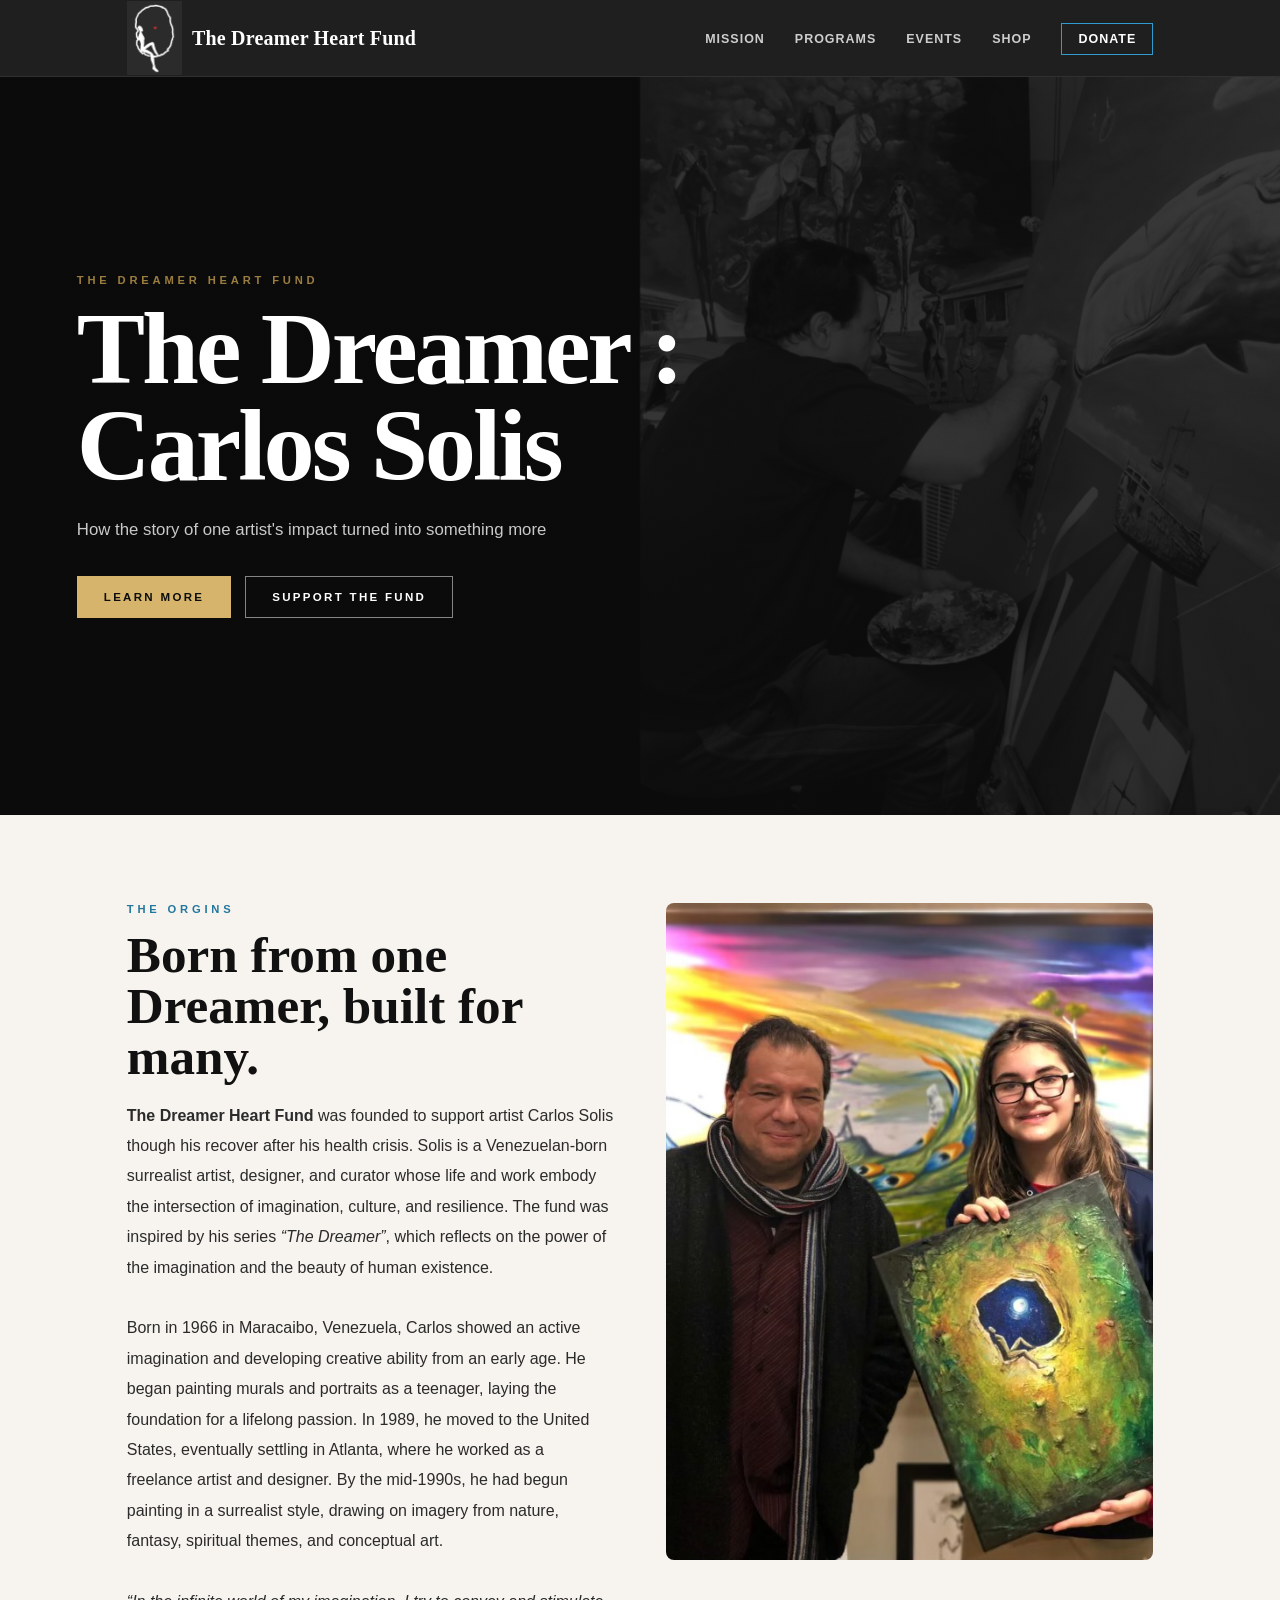
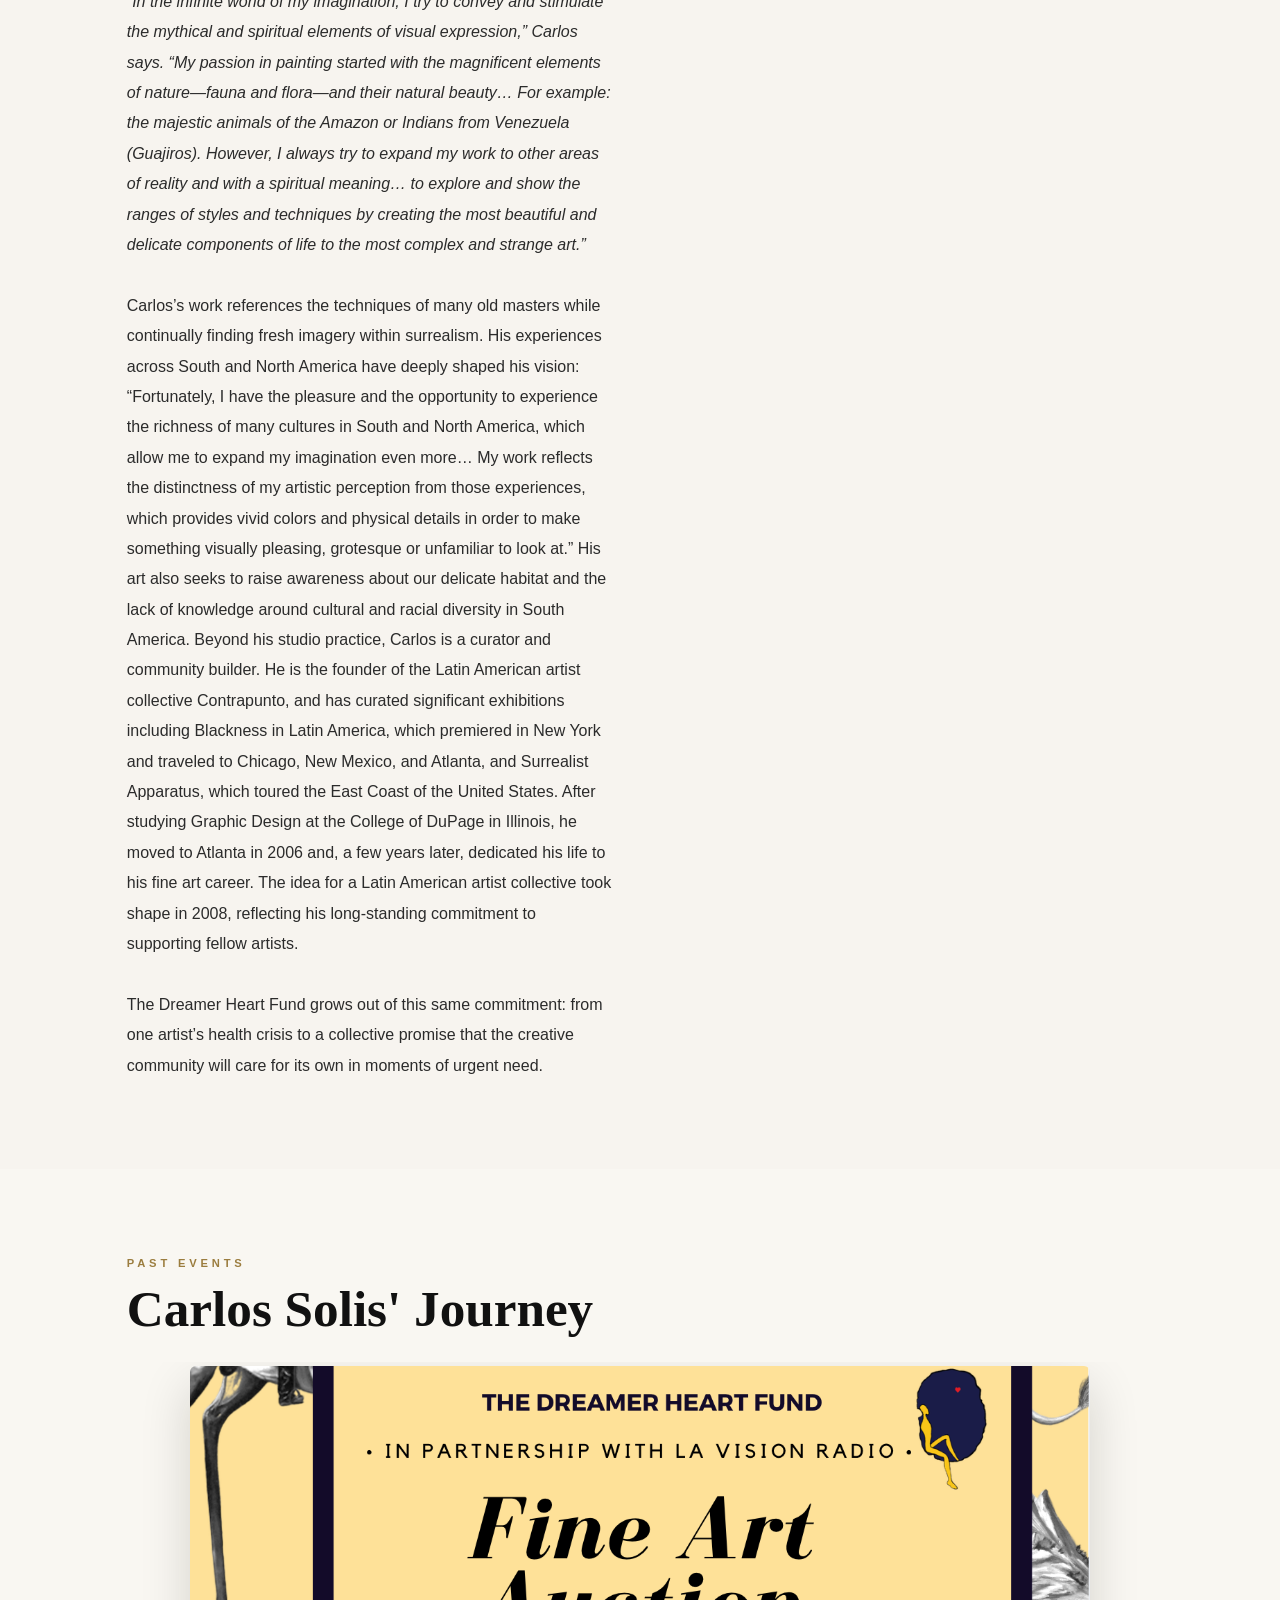
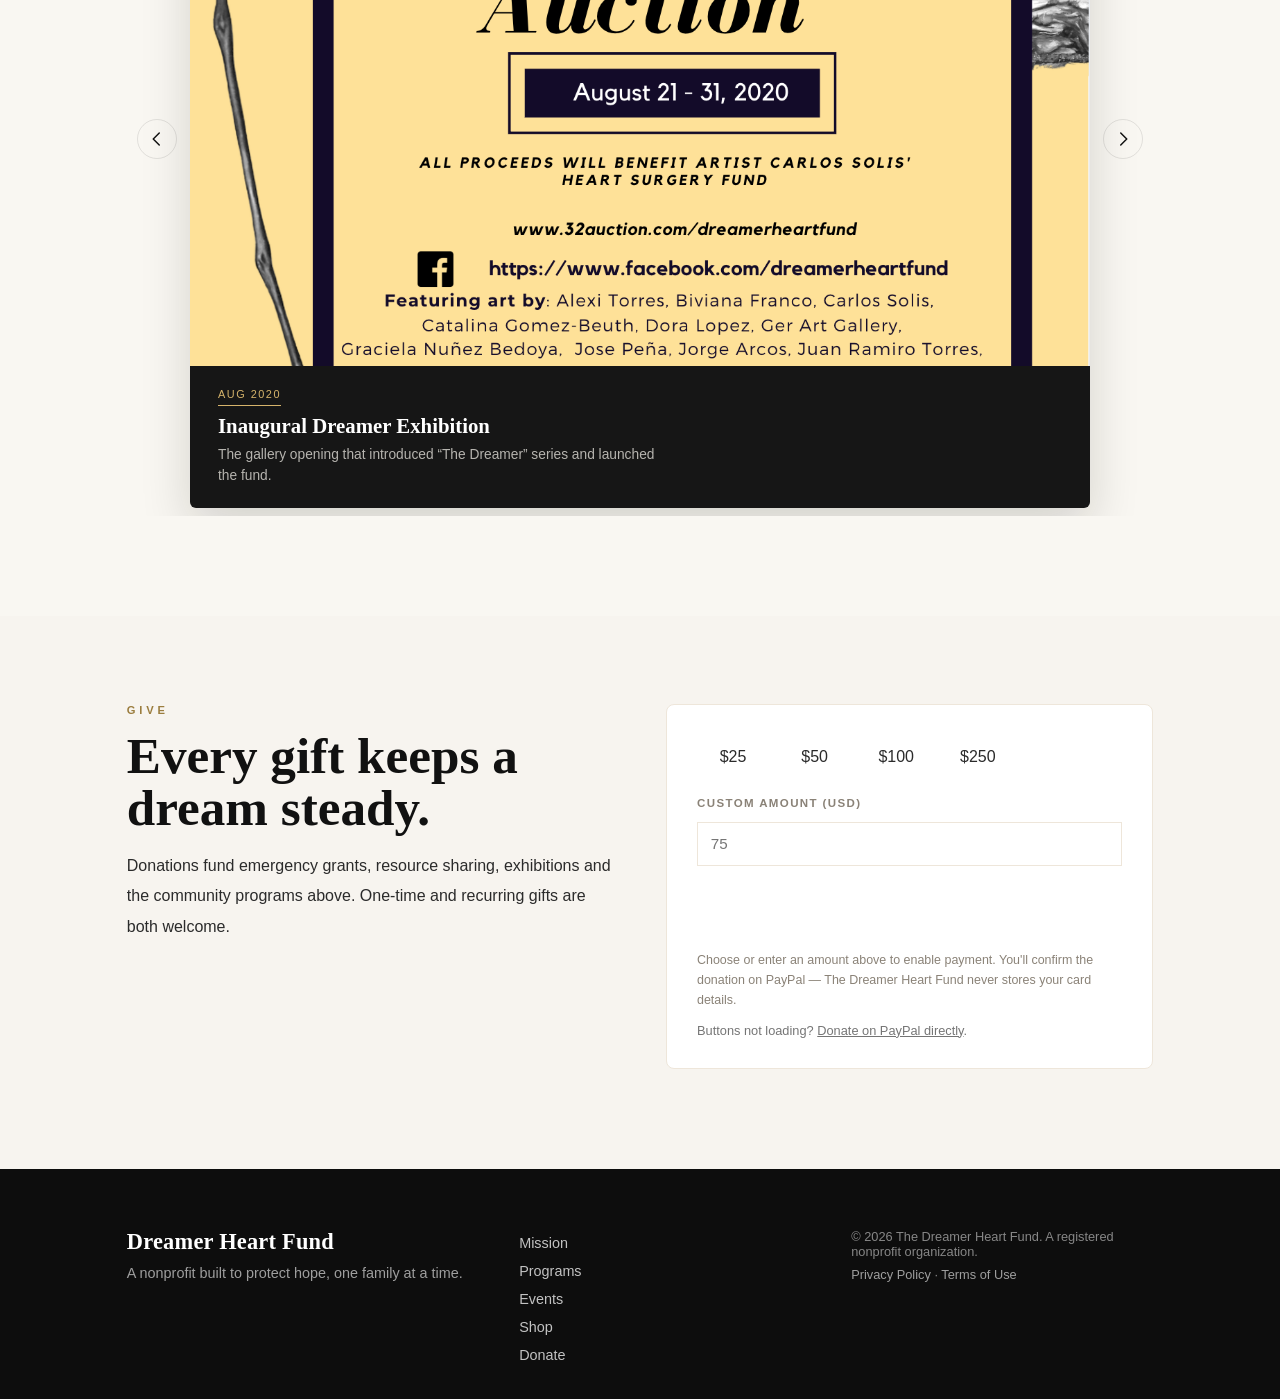
==== commit 14ab33e6: "cleaned up some bugs, corrected stats, mission and description, added a slide gallery, made sure thi" ====
--- a/about.html
+++ b/about.html
@@ -74,8 +74,8 @@
 
       <nav class="primary-nav" aria-label="Primary">
         <ul class="primary-nav__list">
-          <li><a href="#mission">Mission</a></li>
-          <li><a href="#programs">Programs</a></li>
+          <li><a href="about.html">Mission</a></li>
+          <li><a href="programs.html">Programs</a></li>
           <li><a href="#events">Events</a></li>
           <li><a href="shop.html">Shop</a></li>
           <li><a href="#donate" class="primary-nav__cta">Donate</a></li>
@@ -89,8 +89,8 @@
 
     <nav id="mobile-nav" class="mobile-nav" aria-label="Mobile" hidden>
       <ul>
-        <li><a href="#mission">Mission</a></li>
-        <li><a href="#programs">Programs</a></li>
+        <li><a href="about.html">Mission</a></li>
+        <li><a href="programs.html">Programs</a></li>
         <li><a href="#events">Events</a></li>
         <li><a href="shop.html">Shop</a></li>
         <li><a href="#donate">Donate</a></li>
@@ -143,6 +143,7 @@
 <br>
 <br>
 The Dreamer Heart Fund grows out of this same commitment: from one artist’s health crisis to a collective promise that the creative community will care for its own in moments of urgent need. 
+          </p>
         </div>
 
         <div class="mission__image" data-reveal>
@@ -158,40 +159,54 @@
           <h2 class="section-title"> Carlos Solis' Journey</h2>
         </div>
 
-        <div class="carousel">
-          <button class="carousel__nav carousel__nav--prev" id="carousel-prev" aria-label="Scroll to previous events" type="button">
-            <svg viewBox="0 0 24 24" width="16" height="16" aria-hidden="true"><path d="M15 4l-8 8 8 8" fill="none" stroke="currentColor" stroke-width="2" stroke-linecap="round" stroke-linejoin="round"/></svg>
+        <div class="carousel carousel--gallery">
+          <button class="carousel__nav carousel__nav--prev carousel__nav--gallery" id="carousel-prev" aria-label="Scroll to previous photo" type="button">
+            <svg viewBox="0 0 24 24" width="18" height="18" aria-hidden="true"><path d="M15 4l-8 8 8 8" fill="none" stroke="currentColor" stroke-width="2" stroke-linecap="round" stroke-linejoin="round"/></svg>
           </button>
 
-          <ul class="carousel__track" id="carousel-track">
-            <li class="carousel__item" data-reveal>
-              <div class="carousel__media">
-                <img src="images/fundraiser.png" alt="Guests at the Inaugural Dreamer Exhibition gallery opening" loading="lazy" width="600" height="400" />
-                <span class="carousel__tag carousel__tag--blue">Aug 2020</span>
-              </div>
-              <h3 class="carousel__title">Inaugural Dreamer Exhibition</h3>
-              <p class="carousel__text">A gallery opening that introduced “The Dreamer” series and formally launched the fund, featuring live music and a short talk by the artist.</p>
+          <ul class="carousel__track carousel__track--gallery" id="carousel-track">
+            <li class="carousel__item carousel__item--gallery" data-reveal>
+              <figure class="gallery-frame">
+                <div class="gallery-frame__media">
+                  <img src="images/fundraiser.png" alt="Guests at the Inaugural Dreamer Exhibition gallery opening" loading="lazy" width="1200" height="800" />
+                </div>
+                <figcaption class="gallery-frame__caption">
+                  <span class="gallery-frame__tag gallery-frame__tag--gold">Aug 2020</span>
+                  <h3 class="gallery-frame__title">Inaugural Dreamer Exhibition</h3>
+                  <p class="gallery-frame__text">The gallery opening that introduced &ldquo;The Dreamer&rdquo; series and launched the fund.</p>
+                </figcaption>
+              </figure>
             </li>
-            <li class="carousel__item" data-reveal>
-              <div class="carousel__media">
-                <img src="images/past/healing-workshop.jpg" alt="Families and artists at the Community Healing Workshop" loading="lazy" width="600" height="400" />
-                <span class="carousel__tag carousel__tag--gold">Jan 2026</span>
-              </div>
-              <h3 class="carousel__title">Community Healing Workshop</h3>
-              <p class="carousel__text">A small group of families and artists gathered for a guided art session focused on healing, memory, and resilience after crisis.</p>
+
+            <li class="carousel__item carousel__item--gallery" data-reveal>
+              <figure class="gallery-frame">
+                <div class="gallery-frame__media">
+                  <img src="images/past/healing-workshop.jpg" alt="Families and artists at the Community Healing Workshop" loading="lazy" width="1200" height="800" />
+                </div>
+                <figcaption class="gallery-frame__caption">
+                  <span class="gallery-frame__tag gallery-frame__tag--blue">Jan 2026</span>
+                  <h3 class="gallery-frame__title">Community Healing Workshop</h3>
+                  <p class="gallery-frame__text">A guided art session focused on healing, memory, and resilience after crisis.</p>
+                </figcaption>
+              </figure>
             </li>
-            <li class="carousel__item" data-reveal>
-              <div class="carousel__media">
-                <img src="images/past/benefit-concert.jpg" alt="Local musicians performing at the Benefit Concert for the Fund" loading="lazy" width="600" height="400" />
-                <span class="carousel__tag carousel__tag--blue">Mar 2026</span>
-              </div>
-              <h3 class="carousel__title">Benefit Concert for the Fund</h3>
-              <p class="carousel__text">Local musicians performed an evening of original pieces, with all proceeds supporting emergency grants for artists in need.</p>
+
+            <li class="carousel__item carousel__item--gallery" data-reveal>
+              <figure class="gallery-frame">
+                <div class="gallery-frame__media">
+                  <img src="images/past/benefit-concert.jpg" alt="Local musicians performing at the Benefit Concert for the Fund" loading="lazy" width="1200" height="800" />
+                </div>
+                <figcaption class="gallery-frame__caption">
+                  <span class="gallery-frame__tag gallery-frame__tag--gold">Mar 2026</span>
+                  <h3 class="gallery-frame__title">Benefit Concert for the Fund</h3>
+                  <p class="gallery-frame__text">An evening of original pieces, proceeds supporting emergency grants for artists.</p>
+                </figcaption>
+              </figure>
             </li>
           </ul>
 
-          <button class="carousel__nav carousel__nav--next" id="carousel-next" aria-label="Scroll to next events" type="button">
-            <svg viewBox="0 0 24 24" width="16" height="16" aria-hidden="true"><path d="M9 4l8 8-8 8" fill="none" stroke="currentColor" stroke-width="2" stroke-linecap="round" stroke-linejoin="round"/></svg>
+          <button class="carousel__nav carousel__nav--next carousel__nav--gallery" id="carousel-next" aria-label="Scroll to next photo" type="button">
+            <svg viewBox="0 0 24 24" width="18" height="18" aria-hidden="true"><path d="M9 4l8 8-8 8" fill="none" stroke="currentColor" stroke-width="2" stroke-linecap="round" stroke-linejoin="round"/></svg>
           </button>
         </div>
       </div>
@@ -201,14 +216,13 @@
     <section class="module-stub" id="shop" hidden></section>
     <section class="module-stub" id="auctions" hidden></section>
 
-    <!-- ============ DONATE ============ -->
     <section class="donate" id="donate">
       <div class="section-inner donate__grid">
         <div data-reveal>
           <p class="eyebrow eyebrow--gold">Give</p>
           <h2 class="section-title section-title--tight">Every gift keeps a dream steady.</h2>
           <p class="body-text">
-            Donations fund emergency grants, scholarships, and the community programs above.
+            Donations fund emergency grants, resource sharing, exhibitions and the community programs above.
             One-time and recurring gifts are both welcome.
             <br>
           </p>
@@ -258,8 +272,8 @@
 
       <nav aria-label="Footer">
         <ul class="site-footer__list">
-          <li><a href="#mission">Mission</a></li>
-          <li><a href="#programs">Programs</a></li>
+          <li><a href="about.html">Mission</a></li>
+          <li><a href="programs.html">Programs</a></li>
           <li><a href="#events">Events</a></li>
           <li><a href="shop.html">Shop</a></li>
           <li><a href="#donate">Donate</a></li>
--- a/index.css
+++ b/index.css
@@ -1,4 +1,5 @@
 :root {
+  /* Base palette */
   --color-black: #0d0d0d;
   --color-ink: #111111;
   --color-white: #ffffff;
@@ -26,6 +27,18 @@
   --gutter: 6vw;
 
   --header-height: 76px;
+
+  --dhf-black: var(--color-black);
+  --dhf-black-soft: var(--color-black-soft, #161616);
+  --dhf-white: var(--color-white);
+  --dhf-off-white: var(--color-off-white, #faf8f3);
+  --dhf-ink: var(--color-ink);
+  --dhf-ink-soft: var(--color-ink-soft, #5b564d);
+  --dhf-gold: var(--color-gold);
+  --dhf-gold-soft: var(--color-gold-soft, #e4c98a);
+  --dhf-blue: var(--color-blue);
+  --dhf-cream: var(--color-cream);
+  --dhf-line: var(--color-line, rgba(28, 26, 23, 0.1));
 }
 
 *, *::before, *::after { box-sizing: border-box; margin: 0; padding: 0; }
@@ -74,6 +87,7 @@
 }
 .skip-link:focus { left: 12px; top: 12px; }
 
+/* TYPOGRAPHY & SHARED STUFF */
 .eyebrow {
   font-family: var(--font-body);
   font-size: 0.7rem;
@@ -150,6 +164,7 @@
   background: var(--color-blue);
   border-color: var(--color-blue);
 }
+
 [data-reveal] {
   opacity: 0;
   transform: translateY(14px);
@@ -161,6 +176,7 @@
 }
 .no-js [data-reveal] { opacity: 1; transform: none; }
 
+/* HEADER & NAV */
 .site-header {
   position: sticky;
   top: 0;
@@ -185,14 +201,27 @@
   align-items: center;
   gap: 10px;
   text-decoration: none;
-}
+  -webkit-tap-highlight-color: transparent;
+  outline: none;
+}
+.brand:focus { outline: none; }
+.brand:focus-visible {
+  outline: 2px solid var(--color-blue);
+  outline-offset: 3px;
+  border-radius: 4px;
+}
+
 .brand__mark {
   display: inline-flex;
   align-items: center;
-  height: 44px;
+  height: 74px;
   width: auto;
   max-width: 180px;
+  flex-shrink: 0;
   object-fit: contain;
+  border: none;
+  outline: none;
+  background: none !important;
 }
 .brand__name {
   font-family: var(--font-display);
@@ -264,6 +293,7 @@
   .nav-toggle { display: flex; }
 }
 
+/* HERO (default — index.html) */
 .hero {
   position: relative;
   overflow: hidden;
@@ -272,6 +302,11 @@
   align-items: center;
   background: var(--color-black);
   color: var(--color-white);
+}
+.hero--home .hero__media {
+  background-image: url('/images/night.jpg');
+  background-size: cover;
+  background-position: center;
 }
 .hero__media {
   position: absolute;
@@ -327,6 +362,8 @@
   flex-wrap: wrap;
   margin-top: 30px;
 }
+
+/* STATS - evnetual Stats (index.html) */
 .stats {
   background: var(--color-white);
   border-bottom: 1px solid var(--color-border-2);
@@ -357,6 +394,7 @@
 .stat__label--gold { color: var(--color-gold-dark); }
 .stat__label--blue { color: var(--color-blue-dark); }
 
+/* PROGRAMS CARDS */
 .programs { background: var(--color-white); padding: 88px 0; }
 .programs__grid {
   display: grid;
@@ -392,6 +430,7 @@
   color: var(--color-text-muted);
 }
 
+/* MISSION (index.html) */
 .mission { background: var(--color-cream-2); padding: 88px 0; }
 .mission__grid {
   display: grid;
@@ -410,6 +449,7 @@
   .mission__grid { grid-template-columns: 1fr; }
 }
 
+/* UPCOMING EVENTS (index.html) */
 .upcoming { background: var(--color-white); padding: 88px 0; }
 .upcoming__grid {
   display: grid;
@@ -445,6 +485,8 @@
   line-height: 1.7;
   color: var(--color-text-muted);
 }
+
+/* PAST EVENTS + default carousel (index.html) */
 .past-events { background: var(--color-cream-3); padding: 88px 0 100px; }
 
 .carousel { position: relative; }
@@ -524,7 +566,7 @@
 
 .module-stub { padding: 88px 0; }
 
-/* Donate Panel */
+/* DONATE */
 .donate { background: var(--color-cream-2); padding: 88px 0 100px; }
 .donate__grid {
   display: grid;
@@ -544,25 +586,34 @@
 }
 
 .donate-form__amounts {
-  display: grid;
-  grid-template-columns: repeat(4, 1fr);
-  gap: 10px;
+  display: flex;
+  flex-wrap: wrap;
+  gap: 0.6rem;
   margin-bottom: 18px;
 }
+
 .amount-btn {
-  padding: 12px 8px;
-  border: 1px solid var(--color-border);
-  background: var(--color-cream);
-  font-weight: 700;
-  font-size: 0.9rem;
+  min-width: 4.5rem;
+  min-height: 44px;
+  padding: 0.6rem 1rem;
+  border: 1px solid rgba(255, 255, 255, 0.3);
+  background: transparent;
+  color: inherit;
+  border-radius: 4px;
+  cursor: pointer;
+  font: inherit;
+  transition: background 0.2s ease, color 0.2s ease, border-color 0.2s ease;
+}
+.amount-btn.is-selected,
+.amount-btn:hover {
+  background: var(--color-gold);
+  border-color: var(--color-gold);
   color: var(--color-ink);
-  transition: border-color 0.2s ease, color 0.2s ease, background-color 0.2s ease;
-}
-.amount-btn:hover,
-.amount-btn.is-selected {
-  border-color: var(--color-blue);
-  color: var(--color-blue-dark);
-  background: var(--color-blue-tint);
+}
+.amount-btn:focus-visible,
+.field-input:focus-visible {
+  outline: 2px solid var(--color-blue);
+  outline-offset: 2px;
 }
 
 .field-label {
@@ -574,9 +625,13 @@
   color: var(--color-text-soft);
   margin: 16px 0 6px;
 }
+
 .field-input {
   width: 100%;
-  padding: 12px 14px;
+  box-sizing: border-box;
+  min-height: 44px;
+  padding: 0.6rem 0.8rem;
+  margin: 0.4rem 0 1rem;
   border: 1px solid var(--color-border);
   background: var(--color-white);
   font-family: var(--font-body);
@@ -584,6 +639,12 @@
   color: var(--color-ink);
 }
 .field-input:focus { border-color: var(--color-blue); }
+.field-input::-webkit-outer-spin-button,
+.field-input::-webkit-inner-spin-button {
+  -webkit-appearance: none;
+  margin: 0;
+}
+.field-input[type="text"] { -moz-appearance: textfield; }
 
 .donate-form__submit { width: 100%; margin-top: 22px; text-align: center; }
 .donate-form__note {
@@ -592,8 +653,19 @@
   line-height: 1.6;
   color: var(--color-text-soft);
 }
-
-/* Footer*/
+.donate-form__note.is-error { color: #ffb4a8; font-weight: 600; }
+
+.paypal-button-container { margin-top: 0.75rem; min-height: 45px; }
+.paypal-button-container.is-disabled { opacity: 0.5; pointer-events: none; }
+
+.donate-form__fallback { font-size: 0.8rem; opacity: 0.65; margin-top: 0.75rem; }
+.donate-form__fallback a { color: inherit; }
+
+@media (max-width: 480px) {
+  .amount-btn { flex: 1 1 calc(50% - 0.6rem); }
+}
+
+/* FOOTER */
 .site-footer { background: var(--color-black); color: rgba(255, 255, 255, 0.8); padding: 60px 0 30px; }
 .site-footer__grid {
   display: grid;
@@ -621,725 +693,749 @@
 .site-footer__legal a { text-decoration: none; color: rgba(255, 255, 255, 0.6); }
 .site-footer__legal p + p { margin-top: 8px; }
 
-
-.donate-form__amounts { display: flex; flex-wrap: wrap; gap: 0.6rem; }
-.amount-btn {
-      min-width: 4.5rem;
-      min-height: 44px;
-      padding: 0.6rem 1rem;
-      border: 1px solid rgba(255,255,255,0.3);
-      background: transparent;
-      color: inherit;
-      border-radius: 4px;
-      cursor: pointer;
-      font: inherit;
-      transition: background 0.2s ease, color 0.2s ease, border-color 0.2s ease;
-    }
-    .amount-btn.is-selected,
-    .amount-btn:hover { background: #d6b46b; border-color: #d6b46b; color: #111; }
-    .amount-btn:focus-visible,
-    .field-input:focus-visible { outline: 2px solid #309bcf; outline-offset: 2px; }
-    .field-input {
-      width: 100%;
-      box-sizing: border-box;
-      min-height: 44px;
-      padding: 0.6rem 0.8rem;
-      margin: 0.4rem 0 1rem;
-    }
-    .field-input::-webkit-outer-spin-button,
-    .field-input::-webkit-inner-spin-button {
-      -webkit-appearance: none;
-      margin: 0;
-    }
-    .field-input[type="text"] { -moz-appearance: textfield; }
-
-    .paypal-button-container { margin-top: 0.75rem; min-height: 45px; }
-    .paypal-button-container.is-disabled { opacity: 0.5; pointer-events: none; }
-    .donate-form__note.is-error { color: #ffb4a8; font-weight: 600; }
-    .donate-form__fallback { font-size: 0.8rem; opacity: 0.65; margin-top: 0.75rem; }
-    .donate-form__fallback a { color: inherit; }
-
-    @media (max-width: 480px) {
-      .amount-btn { flex: 1 1 calc(50% - 0.6rem); }
-    }
-    .hero {
-      position: relative;
-      overflow: hidden;
-      isolation: isolate;
-      --hero-overlay: 0.65;
-    }
-    .hero__media {
-      position: absolute;
-      inset: 0;
-      background-image: url('images/carlos.png');
-      background-size: cover;
-      background-position: center;
-      background-repeat: no-repeat;
-      z-index: 0;
-    }
-    .hero__scrim {
-      position: absolute;
-      inset: 0;
-      background: linear-gradient(
-        180deg,
-        rgba(13, 13, 13, calc(var(--hero-overlay) - 0.1)) 0%,
-        rgba(13, 13, 13, var(--hero-overlay)) 100%
-      );
-      z-index: 1;
-    }
-    .hero__content {
-      position: relative;
-      z-index: 2;
-    }
-    .brand__mark {
-      display: inline-flex;
-      align-items: center;
-      height: 74px;
-      width: auto;
-      max-width: 180px;
-      flex-shrink: 0;
-      object-fit: contain;
-      border: none;
-      outline: none;
-      background: none !important;
-    }
-    .brand {
-      -webkit-tap-highlight-color: transparent;
-      outline: none;
-    }
-    .brand:focus {
-      outline: none;
-    }
-    .brand:focus-visible {
-      outline: 2px solid #309bcf;
-      outline-offset: 3px;
-      border-radius: 4px;
-    }
-
-
-
-
-   /* Programs */
-    :root {
-      --dhf-black: var(--color-black, #0d0d0d);
-      --dhf-black-soft: var(--color-black-soft, #161616);
-      --dhf-gold: var(--color-gold, #c9a24b);
-      --dhf-gold-soft: var(--color-gold-soft, #e4c98a);
-      --dhf-blue: var(--color-blue, #2f4a7a);
-      --dhf-cream: var(--color-cream, #f4f1ea);
-    }
-
-    .hero--programs .hero__media {
-      background-image: url("images/mercy.webp");
-      background-size: cover;
-      background-position: center 30%;
-    }
-
-    .programs-list {
-      background: var(--dhf-black);
-      padding: 6rem 0;
-    }
-
-    .program-card {
-      display: grid;
-      grid-template-columns: 0.9fr 1.1fr;
-      gap: 2.5rem;
-      align-items: start;
-      border: 1px solid rgba(201, 162, 75, 0.25);
-      background: var(--dhf-black-soft);
-      border-radius: 4px;
-      overflow: hidden;
-    }
-
-    .program-card__media {
-      position: relative;
-      height: 100%;
-      min-height: 320px;
-    }
-
-    .program-card__media img {
-      width: 100%;
-      height: 100%;
-      object-fit: cover;
-      display: block;
-    }
-
-    .program-card__status {
-      position: absolute;
-      top: 1rem;
-      left: 1rem;
-      background: var(--dhf-gold);
-      color: var(--dhf-black);
-      font-size: 0.75rem;
-      font-weight: 600;
-      padding: 0.35rem 0.75rem;
-      border-radius: 999px;
-      letter-spacing: 0.02em;
-    }
-
-    .program-card__body {
-      padding: 2.5rem 2.5rem 2.5rem 0;
-    }
-
-    .program-card__title {
-      font-family: var(--font-display, "Cormorant Garamond", serif);
-      font-size: 2rem;
-      color: var(--dhf-cream);
-      margin: 0.25rem 0 1rem;
-    }
-
-    .program-card__facts {
-      display: grid;
-      grid-template-columns: repeat(2, minmax(0, 1fr));
-      gap: 1rem 1.5rem;
-      margin: 1.75rem 0;
-      padding: 1.25rem 0;
-      border-top: 1px solid rgba(201, 162, 75, 0.2);
-      border-bottom: 1px solid rgba(201, 162, 75, 0.2);
-    }
-
-    .program-card__facts dt {
-      font-size: 0.75rem;
-      text-transform: uppercase;
-      letter-spacing: 0.06em;
-      color: var(--dhf-gold-soft);
-      margin-bottom: 0.25rem;
-    }
-
-    .program-card__facts dd {
-      margin: 0;
-      color: var(--dhf-cream);
-      font-size: 0.95rem;
-    }
-
-    .program-card__details {
-      border-top: 1px solid rgba(244, 241, 234, 0.12);
-      padding: 0.9rem 0;
-    }
-
-    .program-card__details:last-of-type {
-      border-bottom: 1px solid rgba(244, 241, 234, 0.12);
-    }
-
-    .program-card__details summary {
-      cursor: pointer;
-      list-style: none;
-      display: flex;
-      align-items: center;
-      justify-content: space-between;
-      color: var(--dhf-cream);
-      font-weight: 500;
-    }
-
-    .program-card__details summary::-webkit-details-marker {
-      display: none;
-    }
-
-    .program-card__details summary::after {
-      content: "+";
-      color: var(--dhf-gold);
-      font-size: 1.25rem;
-      line-height: 1;
-      margin-left: 1rem;
-      transition: transform 0.2s ease;
-    }
-
-    .program-card__details[open] summary::after {
-      transform: rotate(45deg);
-    }
-
-    .program-card__details p {
-      margin-top: 0.9rem;
-    }
-
-    .program-card__cta {
-      margin-top: 2rem;
-    }
-
-    .programs-list__more {
-      margin-top: 2.5rem;
-      color: rgba(244, 241, 234, 0.75);
-      font-size: 0.95rem;
-    }
-
-    .programs-list__more a {
-      color: var(--dhf-gold);
-    }
-
-    .signup {
-      background: var(--dhf-black-soft);
-      padding: 6rem 0;
-    }
-
-    .signup__grid {
-      display: grid;
-      grid-template-columns: 1fr 1fr;
-      gap: 3rem;
-      align-items: start;
-    }
-
-    .signup__panel {
-      background: var(--dhf-black);
-      border: 1px solid rgba(201, 162, 75, 0.25);
-      border-radius: 4px;
-      padding: 2rem;
-    }
-
-    .signup-form__field {
-      border: 0;
-      padding: 0;
-      margin: 0 0 1.5rem;
-    }
-
-    .session-picker {
-      display: flex;
-      flex-wrap: wrap;
-      gap: 0.6rem;
-      margin-top: 0.5rem;
-    }
-
-    .session-btn {
-      border: 1px solid rgba(201, 162, 75, 0.4);
-      background: transparent;
-      color: var(--dhf-cream);
-      padding: 0.55rem 1rem;
-      border-radius: 999px;
-      font-size: 0.85rem;
-      cursor: pointer;
-      transition: background 0.15s ease, color 0.15s ease, border-color 0.15s ease;
-    }
-
-    .session-btn:hover {
-      border-color: var(--dhf-gold);
-    }
-
-    .session-btn[aria-pressed="true"] {
-      background: var(--dhf-gold);
-      border-color: var(--dhf-gold);
-      color: var(--dhf-black);
-      font-weight: 600;
-    }
-
-    .field-input--textarea {
-      resize: vertical;
-      min-height: 4.5rem;
-    }
-
-    .signup-form__submit {
-      margin-top: 0.5rem;
-      width: 100%;
-    }
-
-    .signup-form__status {
-      margin-top: 0.9rem;
-      font-size: 0.9rem;
-      color: var(--dhf-gold-soft);
-      min-height: 1.2em;
-    }
-
-    @media (max-width: 900px) {
-      .program-card {
-        grid-template-columns: 1fr;
-      }
-
-      .program-card__body {
-        padding: 2rem;
-      }
-
-      .program-card__media {
-        min-height: 240px;
-      }
-
-      .signup__grid {
-        grid-template-columns: 1fr;
-      }
-    }
-
-    @media (prefers-reduced-motion: reduce) {
-      .program-card__details summary::after {
-        transition: none;
-      }
-    }
-    .programs-list .body-text,
-    .signup .body-text,
-    .program-card .body-text {
-      color: var(--dhf-cream, #f4f1ea);
-    }
-
-    .field-input {
-      color: var(--dhf-cream, #f4f1ea);
-      background: transparent;
-    }
-
-    /* Shop */
-    
-
-  :root {
-    --dhf-white: var(--color-white, #ffffff);
-    --dhf-off-white: var(--color-off-white, #faf8f3);
-    --dhf-ink: var(--color-ink, #1c1a17);
-    --dhf-ink-soft: var(--color-ink-soft, #5b564d);
-    --dhf-gold: var(--color-gold, #c9a24b);
-    --dhf-blue: var(--color-blue, #2f4a7a);
-    --dhf-line: var(--color-line, rgba(28, 26, 23, 0.1));
-  }
-
-  /* ---------- Hero ---------- */
-  .shop-hero {
-    position: relative;
-    background: var(--dhf-off-white);
-    padding: 5.5rem 1.5rem 4rem;
-    text-align: center;
-    overflow: hidden;
-  }
-
-  .shop-hero__inner {
-    position: relative;
-    z-index: 1;
-    max-width: 640px;
-    margin: 0 auto;
-  }
-
-  .shop-hero__title {
-    font-family: var(--font-display, "Cormorant Garamond", serif);
-    font-size: clamp(2.1rem, 4vw, 3rem);
-    color: var(--dhf-ink);
-    margin: 0.5rem 0 1rem;
-  }
-
-  .shop-hero__lede {
-    color: var(--dhf-ink-soft);
-    font-size: 1.05rem;
-    line-height: 1.6;
-    margin-bottom: 1.75rem;
-  }
-
+/* Programs (programs.html) */
+.hero--programs .hero__media {
+  background-image: url("images/mercy.webp");
+  background-size: cover;
+  background-position: center 30%;
+}
+
+.programs-list {
+  background: var(--dhf-black);
+  padding: 6rem 0;
+}
+
+.program-card {
+  display: grid;
+  grid-template-columns: 0.9fr 1.1fr;
+  gap: 2.5rem;
+  align-items: start;
+  border: 1px solid rgba(201, 162, 75, 0.25);
+  background: var(--dhf-black-soft);
+  border-radius: 4px;
+  overflow: hidden;
+}
+
+.program-card__media {
+  position: relative;
+  height: 100%;
+  min-height: 320px;
+}
+
+.program-card__media img {
+  width: 100%;
+  height: 100%;
+  object-fit: cover;
+  display: block;
+}
+
+.program-card__status {
+  position: absolute;
+  top: 1rem;
+  left: 1rem;
+  background: var(--dhf-gold);
+  color: var(--dhf-black);
+  font-size: 0.75rem;
+  font-weight: 600;
+  padding: 0.35rem 0.75rem;
+  border-radius: 999px;
+  letter-spacing: 0.02em;
+}
+
+.program-card__body {
+  padding: 2.5rem 2.5rem 2.5rem 0;
+}
+
+.program-card__title {
+  font-family: var(--font-display, "Cormorant Garamond", serif);
+  font-size: 2rem;
+  color: var(--dhf-cream);
+  margin: 0.25rem 0 1rem;
+}
+
+.program-card__facts {
+  display: grid;
+  grid-template-columns: repeat(2, minmax(0, 1fr));
+  gap: 1rem 1.5rem;
+  margin: 1.75rem 0;
+  padding: 1.25rem 0;
+  border-top: 1px solid rgba(201, 162, 75, 0.2);
+  border-bottom: 1px solid rgba(201, 162, 75, 0.2);
+}
+
+.program-card__facts dt {
+  font-size: 0.75rem;
+  text-transform: uppercase;
+  letter-spacing: 0.06em;
+  color: var(--dhf-gold-soft);
+  margin-bottom: 0.25rem;
+}
+
+.program-card__facts dd {
+  margin: 0;
+  color: var(--dhf-cream);
+  font-size: 0.95rem;
+}
+
+.program-card__details {
+  border-top: 1px solid rgba(244, 241, 234, 0.12);
+  padding: 0.9rem 0;
+}
+
+.program-card__details:last-of-type {
+  border-bottom: 1px solid rgba(244, 241, 234, 0.12);
+}
+
+.program-card__details summary {
+  cursor: pointer;
+  list-style: none;
+  display: flex;
+  align-items: center;
+  justify-content: space-between;
+  color: var(--dhf-cream);
+  font-weight: 500;
+}
+
+.program-card__details summary::-webkit-details-marker {
+  display: none;
+}
+
+.program-card__details summary::after {
+  content: "+";
+  color: var(--dhf-gold);
+  font-size: 1.25rem;
+  line-height: 1;
+  margin-left: 1rem;
+  transition: transform 0.2s ease;
+}
+
+.program-card__details[open] summary::after {
+  transform: rotate(45deg);
+}
+
+.program-card__details p {
+  margin-top: 0.9rem;
+}
+
+.program-card__cta {
+  margin-top: 2rem;
+}
+
+.programs-list__more {
+  margin-top: 2.5rem;
+  color: rgba(244, 241, 234, 0.75);
+  font-size: 0.95rem;
+}
+
+.programs-list__more a {
+  color: var(--dhf-gold);
+}
+
+.signup {
+  background: var(--dhf-black-soft);
+  padding: 6rem 0;
+}
+
+.signup__grid {
+  display: grid;
+  grid-template-columns: 1fr 1fr;
+  gap: 3rem;
+  align-items: start;
+}
+
+.signup__panel {
+  background: var(--dhf-black);
+  border: 1px solid rgba(201, 162, 75, 0.25);
+  border-radius: 4px;
+  padding: 2rem;
+}
+
+.signup-form__field {
+  border: 0;
+  padding: 0;
+  margin: 0 0 1.5rem;
+}
+
+.session-picker {
+  display: flex;
+  flex-wrap: wrap;
+  gap: 0.6rem;
+  margin-top: 0.5rem;
+}
+
+.session-btn {
+  border: 1px solid rgba(201, 162, 75, 0.4);
+  background: transparent;
+  color: var(--dhf-cream);
+  padding: 0.55rem 1rem;
+  border-radius: 999px;
+  font-size: 0.85rem;
+  cursor: pointer;
+  transition: background 0.15s ease, color 0.15s ease, border-color 0.15s ease;
+}
+
+.session-btn:hover {
+  border-color: var(--dhf-gold);
+}
+
+.session-btn[aria-pressed="true"] {
+  background: var(--dhf-gold);
+  border-color: var(--dhf-gold);
+  color: var(--dhf-black);
+  font-weight: 600;
+}
+
+.field-input--textarea {
+  resize: vertical;
+  min-height: 4.5rem;
+}
+
+.signup-form__submit {
+  margin-top: 0.5rem;
+  width: 100%;
+}
+
+.signup-form__status {
+  margin-top: 0.9rem;
+  font-size: 0.9rem;
+  color: var(--dhf-gold-soft);
+  min-height: 1.2em;
+}
+
+@media (max-width: 900px) {
+  .program-card {
+    grid-template-columns: 1fr;
+  }
+
+  .program-card__body {
+    padding: 2rem;
+  }
+
+  .program-card__media {
+    min-height: 240px;
+  }
+
+  .signup__grid {
+    grid-template-columns: 1fr;
+  }
+}
+
+.programs-list .body-text,
+.signup .body-text,
+.program-card .body-text {
+  color: var(--dhf-cream);
+}
+
+.signup .field-input {
+  color: var(--dhf-cream);
+  background: transparent;
+  border-color: rgba(201, 162, 75, 0.35);
+}
+
+/* Shop (shop.html) */
+.shop-hero {
+  position: relative;
+  background: var(--dhf-off-white);
+  padding: 5.5rem 1.5rem 4rem;
+  text-align: center;
+  overflow: hidden;
+}
+
+.shop-hero__inner {
+  position: relative;
+  z-index: 1;
+  max-width: 640px;
+  margin: 0 auto;
+}
+
+.shop-hero__title {
+  font-family: var(--font-display, "Cormorant Garamond", serif);
+  font-size: clamp(2.1rem, 4vw, 3rem);
+  color: var(--dhf-ink);
+  margin: 0.5rem 0 1rem;
+}
+
+.shop-hero__lede {
+  color: var(--dhf-ink-soft);
+  font-size: 1.05rem;
+  line-height: 1.6;
+  margin-bottom: 1.75rem;
+}
+
+.shop-hero__mark {
+  position: absolute;
+  top: 50%;
+  right: -40px;
+  transform: translateY(-50%);
+  width: 220px;
+  height: 220px;
+  opacity: 0.5;
+}
+
+@media (max-width: 720px) {
   .shop-hero__mark {
-    position: absolute;
-    top: 50%;
-    right: -40px;
-    transform: translateY(-50%);
-    width: 220px;
-    height: 220px;
-    opacity: 0.5;
-  }
-
-  @media (max-width: 720px) {
-    .shop-hero__mark {
-      display: none;
-    }
-  }
-
-  /* ---------- Order note callout ---------- */
-  .order-note {
-    background: var(--dhf-white);
-    border-top: 1px solid var(--dhf-line);
-    border-bottom: 1px solid var(--dhf-line);
-    padding: 2rem 1.5rem;
-  }
-
-  .order-note__inner {
-    max-width: 620px;
-    margin: 0 auto;
-    text-align: center;
-  }
-
-  .order-note__lead {
-    font-weight: 600;
-    color: var(--dhf-ink);
-    margin: 0 0 0.5rem;
-  }
-
-  .order-note__text {
-    color: var(--dhf-ink-soft);
-    font-size: 0.92rem;
-    line-height: 1.6;
-    margin: 0;
-  }
-
-  /* ---------- Shop grid (masonry via CSS columns, so varied print
-    aspect ratios sit naturally without cropping) ---------- */
-  .shop-grid-section {
-    background: var(--dhf-white);
-    padding: 5rem 0 6rem;
-  }
-
+    display: none;
+  }
+}
+
+.order-note {
+  background: var(--dhf-white);
+  border-top: 1px solid var(--dhf-line);
+  border-bottom: 1px solid var(--dhf-line);
+  padding: 2rem 1.5rem;
+}
+
+.order-note__inner {
+  max-width: 620px;
+  margin: 0 auto;
+  text-align: center;
+}
+
+.order-note__lead {
+  font-weight: 600;
+  color: var(--dhf-ink);
+  margin: 0 0 0.5rem;
+}
+
+.order-note__text {
+  color: var(--dhf-ink-soft);
+  font-size: 0.92rem;
+  line-height: 1.6;
+  margin: 0;
+}
+
+.shop-grid-section {
+  background: var(--dhf-white);
+  padding: 5rem 0 6rem;
+}
+
+.shop-grid {
+  list-style: none;
+  margin: 0;
+  padding: 0;
+  columns: 3 260px;
+  column-gap: 1.75rem;
+}
+
+@media (max-width: 900px) {
   .shop-grid {
-    list-style: none;
-    margin: 0;
+    columns: 2 220px;
+  }
+}
+
+@media (max-width: 560px) {
+  .shop-grid {
+    columns: 1;
+  }
+}
+
+.product-card {
+  break-inside: avoid;
+  margin-bottom: 1.75rem;
+}
+
+.product-card__trigger {
+  display: block;
+  width: 100%;
+  text-align: left;
+  background: none;
+  border: 1px solid transparent;
+  border-radius: 4px;
+  padding: 0;
+  cursor: pointer;
+  font: inherit;
+  color: inherit;
+  transition: border-color 0.15s ease, transform 0.15s ease;
+}
+/* Product Modal */
+
+.product-card__trigger:hover,
+.product-card__trigger:focus-visible {
+  border-color: var(--dhf-gold);
+  transform: translateY(-2px);
+}
+
+.product-card__trigger:focus-visible {
+  outline: 2px solid var(--dhf-blue);
+  outline-offset: 2px;
+}
+
+.product-card__media {
+  display: block;
+  width: 100%;
+  overflow: hidden;
+  border-radius: 3px;
+  background: var(--dhf-off-white);
+  margin-bottom: 0.85rem;
+}
+
+.product-card__media img {
+  display: block;
+  width: 100%;
+  height: auto;
+}
+
+.product-card__title {
+  display: block;
+  font-family: var(--font-display, "Cormorant Garamond", serif);
+  font-size: 1.15rem;
+  color: var(--dhf-ink);
+  margin-bottom: 0.2rem;
+}
+
+.product-card__details {
+  display: block;
+  font-size: 0.82rem;
+  color: var(--dhf-ink-soft);
+  margin-bottom: 0.35rem;
+}
+
+.product-card__price {
+  display: block;
+  font-size: 0.95rem;
+  font-weight: 600;
+  color: var(--dhf-blue);
+}
+
+.product-modal {
+  position: fixed;
+  inset: 0;
+  z-index: 100;
+  display: flex;
+  align-items: center;
+  justify-content: center;
+  padding: 2rem 1.5rem;
+  opacity: 0;
+  visibility: hidden;
+  pointer-events: none;
+  transition: opacity 0.28s ease, visibility 0s linear 0.28s;
+}
+
+.product-modal.is-open {
+  opacity: 1;
+  visibility: visible;
+  pointer-events: auto;
+  transition: opacity 0.28s ease;
+}
+
+.product-modal__backdrop {
+  position: absolute;
+  inset: 0;
+  background: rgba(20, 18, 15, 0.6);
+}
+
+.product-modal__dialog {
+  position: relative;
+  z-index: 1;
+  background: var(--dhf-white);
+  border-radius: 8px;
+  width: 100%;
+  max-width: min(1080px, 94vw);
+  height: min(88vh, 900px);
+  max-height: 88vh;
+  display: flex;
+  flex-direction: column;
+  overflow: hidden;
+  box-shadow: 0 24px 70px rgba(0, 0, 0, 0.3);
+  transform: scale(0.96);
+  transition: transform 0.28s ease;
+}
+
+.product-modal.is-open .product-modal__dialog {
+  transform: scale(1);
+}
+
+.product-modal__close {
+  position: fixed;
+  top: 1.5rem;
+  right: 1.75rem;
+  z-index: 3;
+  width: 2.5rem;
+  height: 2.5rem;
+  display: flex;
+  align-items: center;
+  justify-content: center;
+  border: none;
+  background: none;
+  color: var(--dhf-white);
+  font-size: 2rem;
+  font-weight: 300;
+  line-height: 1;
+  cursor: pointer;
+  opacity: 0.85;
+  transition: opacity 0.15s ease, transform 0.15s ease;
+}
+
+.product-modal__close:hover,
+.product-modal__close:focus-visible {
+  opacity: 1;
+  transform: scale(1.08);
+}
+
+.product-modal__close:focus-visible {
+  outline: 1px solid var(--dhf-white);
+  outline-offset: 3px;
+}
+
+.product-modal__media {
+  flex: 1 1 auto;
+  min-height: 0;
+  display: flex;
+  align-items: center;
+  justify-content: center;
+  background: var(--dhf-off-white);
+  overflow: hidden;
+}
+
+.product-modal__media img {
+  display: block;
+  width: 100%;
+  height: 100%;
+  object-fit: contain;
+}
+
+.product-modal__body {
+  flex: 0 0 auto;
+  display: flex;
+  align-items: center;
+  justify-content: space-between;
+  gap: 1.5rem;
+  padding: 1rem 1.5rem;
+  border-top: 1px solid var(--dhf-line);
+}
+
+.product-modal__info {
+  min-width: 0;
+}
+
+.product-modal__title {
+  font-family: var(--font-display, "Cormorant Garamond", serif);
+  font-size: 1.1rem;
+  color: var(--dhf-ink);
+  margin: 0 0 0.15rem;
+}
+
+.product-modal__details {
+  font-size: 0.78rem;
+  color: var(--dhf-ink-soft);
+  margin: 0;
+}
+
+.product-modal__actions {
+  display: flex;
+  align-items: center;
+  gap: 1rem;
+  flex-shrink: 0;
+}
+
+.product-modal__price {
+  font-size: 0.95rem;
+  font-weight: 600;
+  color: var(--dhf-blue);
+  margin: 0;
+  white-space: nowrap;
+}
+
+.product-modal__order {
+  white-space: nowrap;
+}
+
+.product-modal__note {
+  flex: 0 0 auto;
+  margin: 0;
+  padding: 0 1.5rem 0.9rem;
+  font-size: 0.72rem;
+  color: var(--dhf-ink-soft);
+}
+
+@media (max-width: 640px) {
+  .product-modal {
     padding: 0;
-    columns: 3 260px;
-    column-gap: 1.75rem;
-  }
-
-  @media (max-width: 900px) {
-    .shop-grid {
-      columns: 2 220px;
-    }
-  }
-
-  @media (max-width: 560px) {
-    .shop-grid {
-      columns: 1;
-    }
-  }
-
-  .product-card {
-    break-inside: avoid;
-    margin-bottom: 1.75rem;
-  }
-
-  .product-card__trigger {
-    display: block;
+    align-items: flex-end;
+  }
+
+  .product-modal__dialog {
+    max-width: 100%;
+    height: 92vh;
+    max-height: 92vh;
+    border-radius: 12px 12px 0 0;
+  }
+
+  .product-modal__body {
+    flex-wrap: wrap;
+    justify-content: flex-start;
+  }
+
+  .product-modal__actions {
     width: 100%;
-    text-align: left;
-    background: none;
-    border: 1px solid transparent;
-    border-radius: 4px;
-    padding: 0;
-    cursor: pointer;
-    font: inherit;
-    color: inherit;
-    transition: border-color 0.15s ease, transform 0.15s ease;
-  }
-
-  .product-card__trigger:hover,
-  .product-card__trigger:focus-visible {
-    border-color: var(--dhf-gold);
-    transform: translateY(-2px);
-  }
-
-  .product-card__trigger:focus-visible {
-    outline: 2px solid var(--dhf-blue);
-    outline-offset: 2px;
-  }
-
-  .product-card__media {
-    display: block;
-    width: 100%;
-    overflow: hidden;
-    border-radius: 3px;
-    background: var(--dhf-off-white);
-    margin-bottom: 0.85rem;
-  }
-
-  .product-card__media img {
-    display: block;
-    width: 100%;
-    height: auto;
-  }
-
-  .product-card__title {
-    display: block;
-    font-family: var(--font-display, "Cormorant Garamond", serif);
-    font-size: 1.15rem;
-    color: var(--dhf-ink);
-    margin-bottom: 0.2rem;
-  }
-
-  .product-card__details {
-    display: block;
-    font-size: 0.82rem;
-    color: var(--dhf-ink-soft);
-    margin-bottom: 0.35rem;
-  }
-
-  .product-card__price {
-    display: block;
-    font-size: 0.95rem;
-    font-weight: 600;
-    color: var(--dhf-blue);
-  }
-
-  /* ---------- Product pop-up ---------- */
-  .product-modal {
-    position: fixed;
-    inset: 0;
-    z-index: 100;
-    display: flex;
-    align-items: center;
-    justify-content: center;
-    padding: 2rem 1.5rem;
-    opacity: 0;
-    visibility: hidden;
-    pointer-events: none;
-    transition: opacity 0.28s ease, visibility 0s linear 0.28s;
-  }
-
-  .product-modal.is-open {
-    opacity: 1;
-    visibility: visible;
-    pointer-events: auto;
-    transition: opacity 0.28s ease;
-  }
-
-  .product-modal__backdrop {
-    position: absolute;
-    inset: 0;
-    background: rgba(20, 18, 15, 0.6);
-  }
-
-  .product-modal__dialog {
-    position: relative;
-    z-index: 1;
-    background: var(--dhf-white);
-    border-radius: 8px;
-    width: 100%;
-    max-width: min(1080px, 94vw);
-    height: min(88vh, 900px);
-    max-height: 88vh;
-    display: flex;
-    flex-direction: column;
-    overflow: hidden;
-    box-shadow: 0 24px 70px rgba(0, 0, 0, 0.3);
-    transform: scale(0.96);
-    transition: transform 0.28s ease;
-  }
-
-  .product-modal.is-open .product-modal__dialog {
-    transform: scale(1);
-  }
-
-  .product-modal__close {
-    position: fixed;
-    top: 1.5rem;
-    right: 1.75rem;
-    z-index: 3;
-    width: 2.5rem;
-    height: 2.5rem;
-    display: flex;
-    align-items: center;
-    justify-content: center;
-    border: none;
-    background: none;
-    color: var(--dhf-white);
-    font-size: 2rem;
-    font-weight: 300;
-    line-height: 1;
-    cursor: pointer;
-    opacity: 0.85;
-    transition: opacity 0.15s ease, transform 0.15s ease;
-  }
-
-  .product-modal__close:hover,
-  .product-modal__close:focus-visible {
-    opacity: 1;
-    transform: scale(1.08);
-  }
-
-  .product-modal__close:focus-visible {
-    outline: 1px solid var(--dhf-white);
-    outline-offset: 3px;
-  }
-
-  .product-modal__media {
-    flex: 1 1 auto;
-    min-height: 0;
-    display: flex;
-    align-items: center;
-    justify-content: center;
-    background: var(--dhf-off-white);
-    overflow: hidden;
-  }
-
-  .product-modal__media img {
-    display: block;
-    width: 100%;
-    height: 100%;
-    object-fit: contain;
-  }
-
-  /* Slim caption bar — title/details on the left, price/order on the right */
-  .product-modal__body {
-    flex: 0 0 auto;
-    display: flex;
-    align-items: center;
     justify-content: space-between;
-    gap: 1.5rem;
-    padding: 1rem 1.5rem;
-    border-top: 1px solid var(--dhf-line);
-  }
-
-  .product-modal__info {
-    min-width: 0;
-  }
-
-  .product-modal__title {
-    font-family: var(--font-display, "Cormorant Garamond", serif);
+  }
+}
+
+body.product-modal-open {
+  overflow: hidden;
+}
+
+/* About (about.html) */
+.hero {
+  isolation: isolate;
+  --hero-overlay: 0.65;
+}
+.hero__media {
+  background-image: url('images/carlos.png');
+  background-repeat: no-repeat;
+  z-index: 0;
+}
+.hero__scrim {
+  background: linear-gradient(
+    180deg,
+    rgba(13, 13, 13, calc(var(--hero-overlay) - 0.1)) 0%,
+    rgba(13, 13, 13, var(--hero-overlay)) 100%
+  );
+  z-index: 1;
+}
+.hero__content {
+  position: relative;
+  z-index: 2;
+}
+
+/* Gallery carousel: About Page */
+.carousel--gallery {
+  position: relative;
+  display: flex;
+  align-items: center;
+  gap: 0.75rem;
+}
+
+.carousel__track--gallery {
+  flex: 1 1 auto;
+  min-width: 0;
+  display: flex;
+  list-style: none;
+  margin: 0;
+  padding: 0.25rem 0 0.5rem;
+  overflow-x: auto;
+  scroll-behavior: smooth;
+  scroll-snap-type: x mandatory;
+  scrollbar-width: none;
+  -ms-overflow-style: none;
+}
+
+.carousel__track--gallery::-webkit-scrollbar {
+  display: none;
+}
+
+.carousel__item--gallery {
+  flex: 0 0 100%;
+  width: 100%;
+  max-width: none;
+  min-width: 0;
+  background: none;
+  border: none;
+  border-radius: 0;
+  padding: 0;
+  scroll-snap-align: start;
+}
+
+.gallery-frame {
+  width: 100%;
+  max-width: 900px;
+  margin: 0 auto;
+  border-radius: 6px;
+  overflow: hidden;
+  box-shadow: 0 20px 50px rgba(20, 18, 15, 0.16);
+}
+
+.gallery-frame__media {
+  position: relative;
+  width: 100%;
+  aspect-ratio: 3 / 2;
+  background: var(--dhf-off-white);
+}
+
+.gallery-frame__media img {
+  display: block;
+  width: 100%;
+  height: 100%;
+  object-fit: cover;
+}
+
+/* The label bar — fused to the image, no gap, no card chrome */
+.gallery-frame__caption {
+  background: var(--dhf-black-soft, #161616);
+  padding: 1.1rem 1.75rem 1.35rem;
+  text-align: left;
+}
+
+.gallery-frame__tag {
+  display: inline-block;
+  font-size: 0.68rem;
+  letter-spacing: 0.14em;
+  text-transform: uppercase;
+  padding-bottom: 0.35rem;
+  margin-bottom: 0.5rem;
+  border-bottom: 1px solid currentColor;
+}
+
+.gallery-frame__tag--gold { color: var(--dhf-gold); }
+.gallery-frame__tag--blue { color: #8fb1e8; }
+
+.gallery-frame__title {
+  font-family: var(--font-display);
+  font-size: 1.3rem;
+  line-height: 1.2;
+  margin: 0 0 0.3rem;
+  color: var(--dhf-white);
+}
+
+.gallery-frame__text {
+  font-size: 0.86rem;
+  line-height: 1.55;
+  margin: 0;
+  color: rgba(244, 241, 234, 0.72);
+  max-width: 60ch;
+}
+
+.carousel__nav--gallery {
+  flex: 0 0 auto;
+  width: 2.5rem;
+  height: 2.5rem;
+  border-radius: 50%;
+  border: 1px solid var(--dhf-line, var(--color-border));
+  background: transparent;
+  color: var(--dhf-ink);
+  display: flex;
+  align-items: center;
+  justify-content: center;
+  cursor: pointer;
+  transition: border-color 0.15s ease, color 0.15s ease;
+}
+
+.carousel__nav--gallery:hover,
+.carousel__nav--gallery:focus-visible {
+  border-color: var(--dhf-gold);
+  color: var(--dhf-gold);
+}
+
+@media (max-width: 700px) {
+  .carousel--gallery {
+    gap: 0.4rem;
+  }
+
+  .gallery-frame__caption {
+    padding: 0.9rem 1.15rem 1.1rem;
+  }
+
+  .gallery-frame__title {
     font-size: 1.1rem;
-    color: var(--dhf-ink);
-    margin: 0 0 0.15rem;
-  }
-
-  .product-modal__details {
-    font-size: 0.78rem;
-    color: var(--dhf-ink-soft);
-    margin: 0;
-  }
-
-  .product-modal__actions {
-    display: flex;
-    align-items: center;
-    gap: 1rem;
-    flex-shrink: 0;
-  }
-
-  .product-modal__price {
-    font-size: 0.95rem;
-    font-weight: 600;
-    color: var(--dhf-blue);
-    margin: 0;
-    white-space: nowrap;
-  }
-
-  .product-modal__order {
-    white-space: nowrap;
-  }
-
-  .product-modal__note {
-    flex: 0 0 auto;
-    margin: 0;
-    padding: 0 1.5rem 0.9rem;
-    font-size: 0.72rem;
-    color: var(--dhf-ink-soft);
-  }
-
-  @media (max-width: 640px) {
-    .product-modal {
-      padding: 0;
-      align-items: flex-end;
-    }
-
-    .product-modal__dialog {
-      max-width: 100%;
-      height: 92vh;
-      max-height: 92vh;
-      border-radius: 12px 12px 0 0;
-    }
-
-    .product-modal__body {
-      flex-wrap: wrap;
-      justify-content: flex-start;
-    }
-
-    .product-modal__actions {
-      width: 100%;
-      justify-content: space-between;
-    }
-  }
-
-  /* Prevent background scroll while the modal is open (class toggled by shop.js) */
-  body.product-modal-open {
-    overflow: hidden;
-  }
-
-  @media (prefers-reduced-motion: reduce) {
-    .product-card__trigger {
-      transition: none;
-    }
-
-    .product-modal,
-    .product-modal__dialog {
-      transition: none;
-    }
-  }+  }
+
+  .gallery-frame__text {
+    font-size: 0.8rem;
+  }
+
+  .carousel__nav--gallery {
+    width: 2.1rem;
+    height: 2.1rem;
+  }
+}
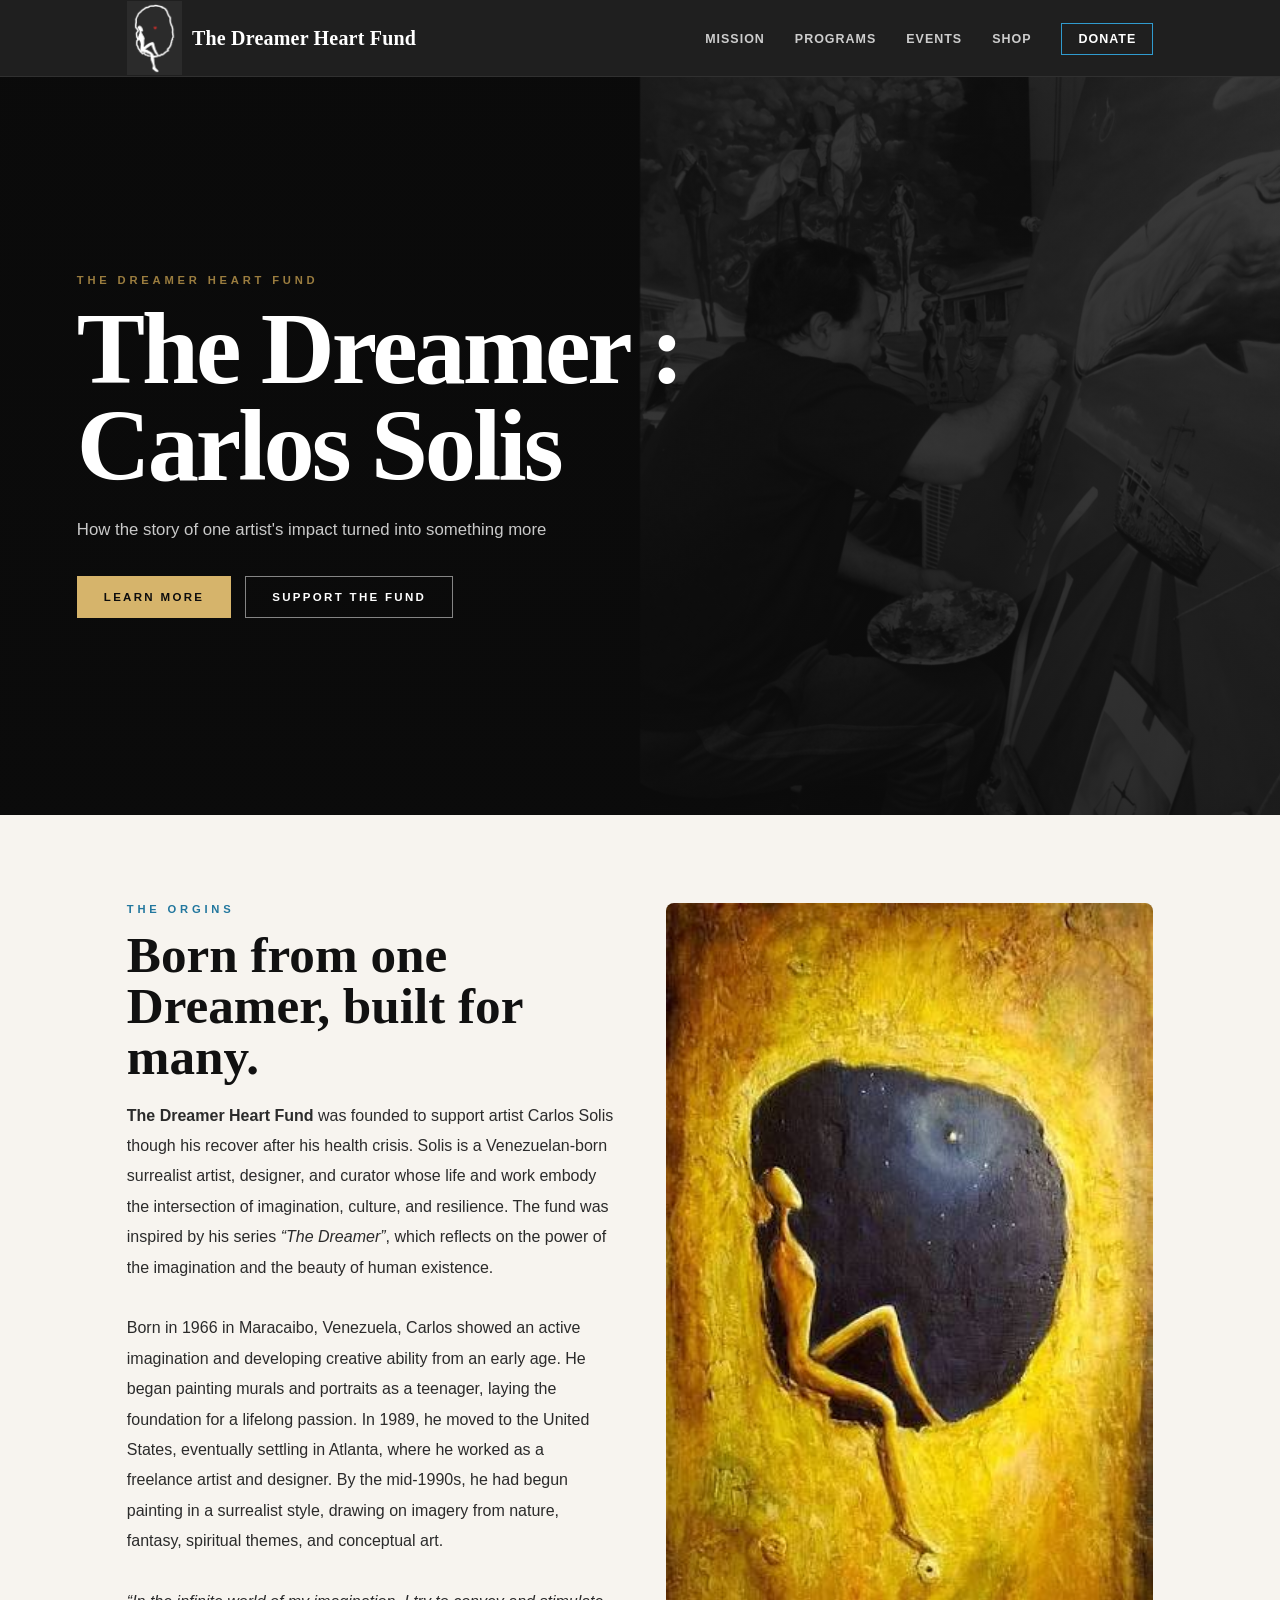
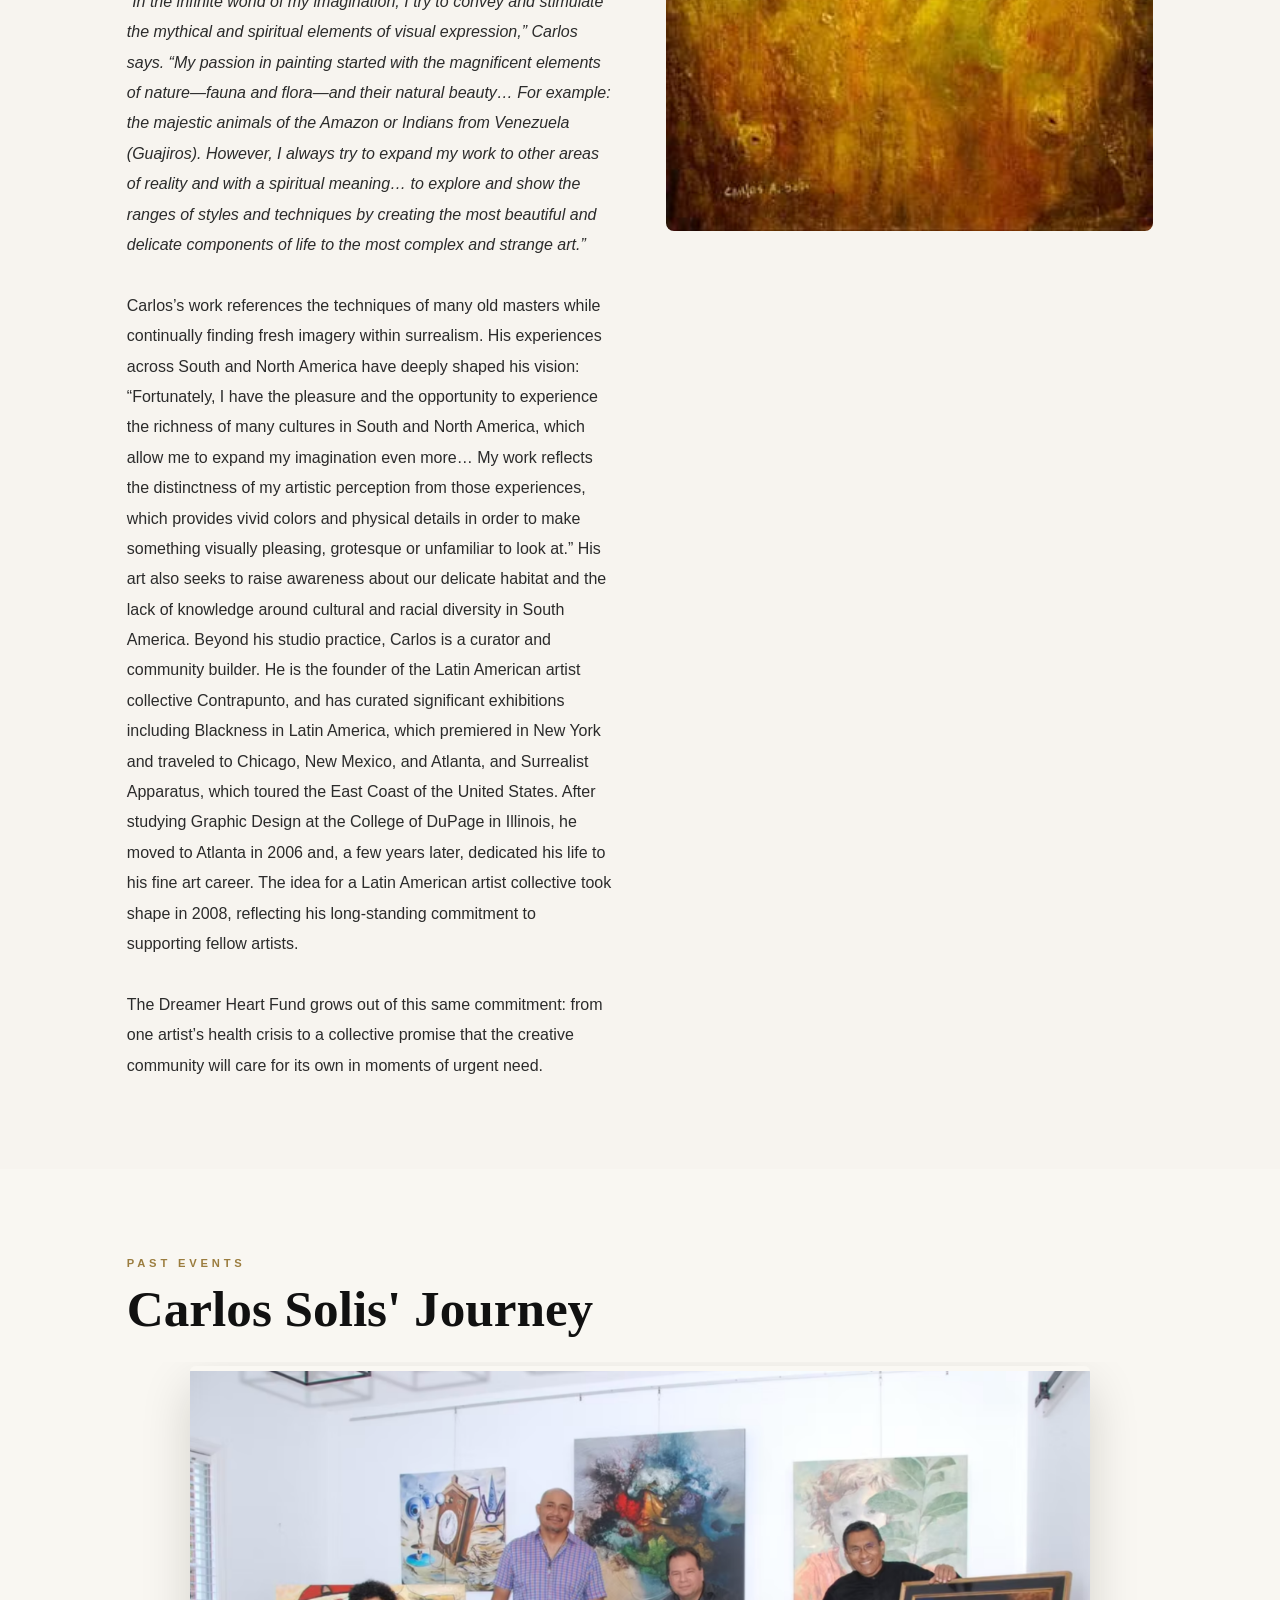
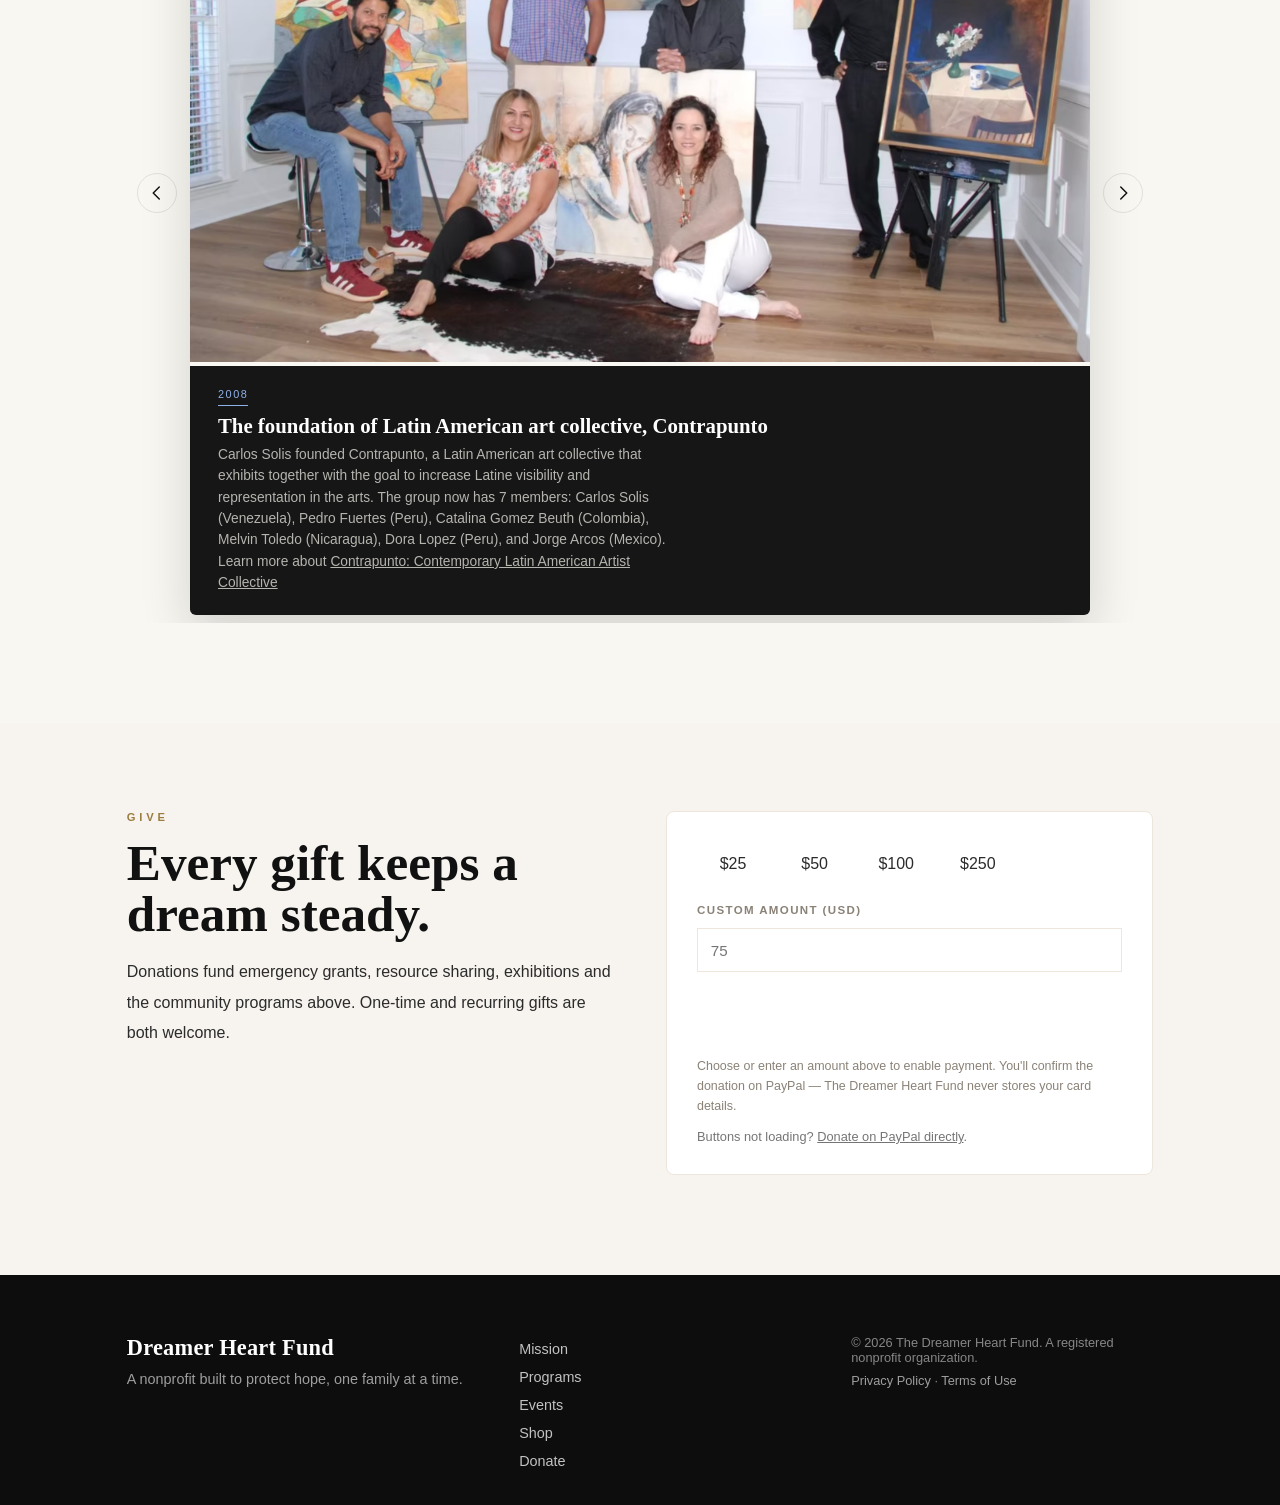
==== commit 94883863: "Added images to event section and to the gallery, fixed pay pay issue, fixed details" ====
--- a/about.html
+++ b/about.html
@@ -147,7 +147,7 @@
         </div>
 
         <div class="mission__image" data-reveal>
-          <img src="images/TheDreamer.jpg" alt="A painting from ‘The Dreamer’ series, the artwork that inspired the fund" loading="lazy" width="640" height="720" />
+          <img src="images/paintings/dreamer-original.jpeg" alt="A painting from ‘The Dreamer’ series, the artwork that inspired the fund" loading="lazy" width="640" height="720" />
         </div>
       </div>
     </section>
@@ -168,25 +168,24 @@
             <li class="carousel__item carousel__item--gallery" data-reveal>
               <figure class="gallery-frame">
                 <div class="gallery-frame__media">
-                  <img src="images/fundraiser.png" alt="Guests at the Inaugural Dreamer Exhibition gallery opening" loading="lazy" width="1200" height="800" />
+                  <img src="images/contrapunto.png" alt="Carlos Solis is the founder of Latin American art collective COntrapunto" loading="lazy" width="1200" height="800" />
                 </div>
                 <figcaption class="gallery-frame__caption">
-                  <span class="gallery-frame__tag gallery-frame__tag--gold">Aug 2020</span>
-                  <h3 class="gallery-frame__title">Inaugural Dreamer Exhibition</h3>
-                  <p class="gallery-frame__text">The gallery opening that introduced &ldquo;The Dreamer&rdquo; series and launched the fund.</p>
+                  <span class="gallery-frame__tag gallery-frame__tag--blue">2008</span>
+                  <h3 class="gallery-frame__title">The foundation of Latin American art collective, Contrapunto</h3>
+                  <p class="gallery-frame__text">Carlos Solis founded Contrapunto, a Latin American art collective that exhibits together with the goal to increase Latine visibility and representation in the arts. The group now has 7 members: Carlos Solis (Venezuela), Pedro Fuertes (Peru), Catalina Gomez Beuth (Colombia), Melvin Toledo (Nicaragua), Dora Lopez (Peru), and Jorge Arcos (Mexico). Learn more about <a href="https://www.contrapuntoart.com/">Contrapunto: Contemporary Latin American Artist Collective </a></p>
                 </figcaption>
               </figure>
             </li>
-
             <li class="carousel__item carousel__item--gallery" data-reveal>
               <figure class="gallery-frame">
                 <div class="gallery-frame__media">
-                  <img src="images/past/healing-workshop.jpg" alt="Families and artists at the Community Healing Workshop" loading="lazy" width="1200" height="800" />
+                  <img src="images/past/blackness-in-latin-america.jpeg" alt=" Negritude (Blackness) In Latin America Art Exhibition at the Rialto Center curated by Carlos Solis" loading="lazy" width="1200" height="800" />
                 </div>
                 <figcaption class="gallery-frame__caption">
-                  <span class="gallery-frame__tag gallery-frame__tag--blue">Jan 2026</span>
-                  <h3 class="gallery-frame__title">Community Healing Workshop</h3>
-                  <p class="gallery-frame__text">A guided art session focused on healing, memory, and resilience after crisis.</p>
+                  <span class="gallery-frame__tag gallery-frame__tag--gold">2016</span>
+                  <h3 class="gallery-frame__title">"Negritude In Latin America"</h3>
+                  <p class="gallery-frame__text"> Exhibit that explores racial identity, African heritage, and the complex realities of &ldquo;negritud (blackness)&rdquo; across Latin American culture and history.</p>
                 </figcaption>
               </figure>
             </li>
@@ -194,12 +193,25 @@
             <li class="carousel__item carousel__item--gallery" data-reveal>
               <figure class="gallery-frame">
                 <div class="gallery-frame__media">
-                  <img src="images/past/benefit-concert.jpg" alt="Local musicians performing at the Benefit Concert for the Fund" loading="lazy" width="1200" height="800" />
+                  <img src="images/paintings/March-of-Heroes.jpg" alt=" Carlos Solis: 3rd place winner of the Dalis Museum's National Contest" loading="lazy" width="1200" height="800" />
                 </div>
                 <figcaption class="gallery-frame__caption">
-                  <span class="gallery-frame__tag gallery-frame__tag--gold">Mar 2026</span>
-                  <h3 class="gallery-frame__title">Benefit Concert for the Fund</h3>
-                  <p class="gallery-frame__text">An evening of original pieces, proceeds supporting emergency grants for artists.</p>
+                  <span class="gallery-frame__tag gallery-frame__tag--blue">Jan 2023</span>
+                  <h3 class="gallery-frame__title"> 3rd Place in The Salvador Dali Museum's National "The Dali's Dream Art Contest" </h3>
+                  <p class="gallery-frame__text">Carlos Solis won 3rd place for his piece "March of the Heroes", in the national contest held Dali Museum in St. Petersburg, Florida.</p>
+                </figcaption>
+              </figure>
+            </li>
+
+            <li class="carousel__item carousel__item--gallery" data-reveal>
+              <figure class="gallery-frame">
+                <div class="gallery-frame__media">
+                  <img src="images/past/in-the-beginning.jpg" alt="In the Beginning Art Exhibit at the Quinlan Arts Center curated by Carlos Solis" loading="lazy" width="1200" height="800" />
+                </div>
+                <figcaption class="gallery-frame__caption">
+                  <span class="gallery-frame__tag gallery-frame__tag--gold">2024</span>
+                  <h3 class="gallery-frame__title">"In the Beginning Exhibit" at the Quinlan</h3>
+                  <p class="gallery-frame__text"> Exhibit made up of 27 artists from 20 countries to explore foundational questions on what it means to be human and share diverse cultural stories a universal language - art. Read more about the exhibit in this NPR's WABE article <a href="https://www.wabe.org/quinlan-arts-center-asks-artists-to-ask-themselves-what-is-human/"> Quinlan Visual Arts Center in Gainesville asks artists to ask themselves: What is human?</a></p>
                 </figcaption>
               </figure>
             </li>
--- a/index.css
+++ b/index.css
@@ -1357,10 +1357,9 @@
   display: block;
   width: 100%;
   height: 100%;
-  object-fit: cover;
-}
-
-/* The label bar — fused to the image, no gap, no card chrome */
+  object-fit: contain;
+}
+
 .gallery-frame__caption {
   background: var(--dhf-black-soft, #161616);
   padding: 1.1rem 1.75rem 1.35rem;
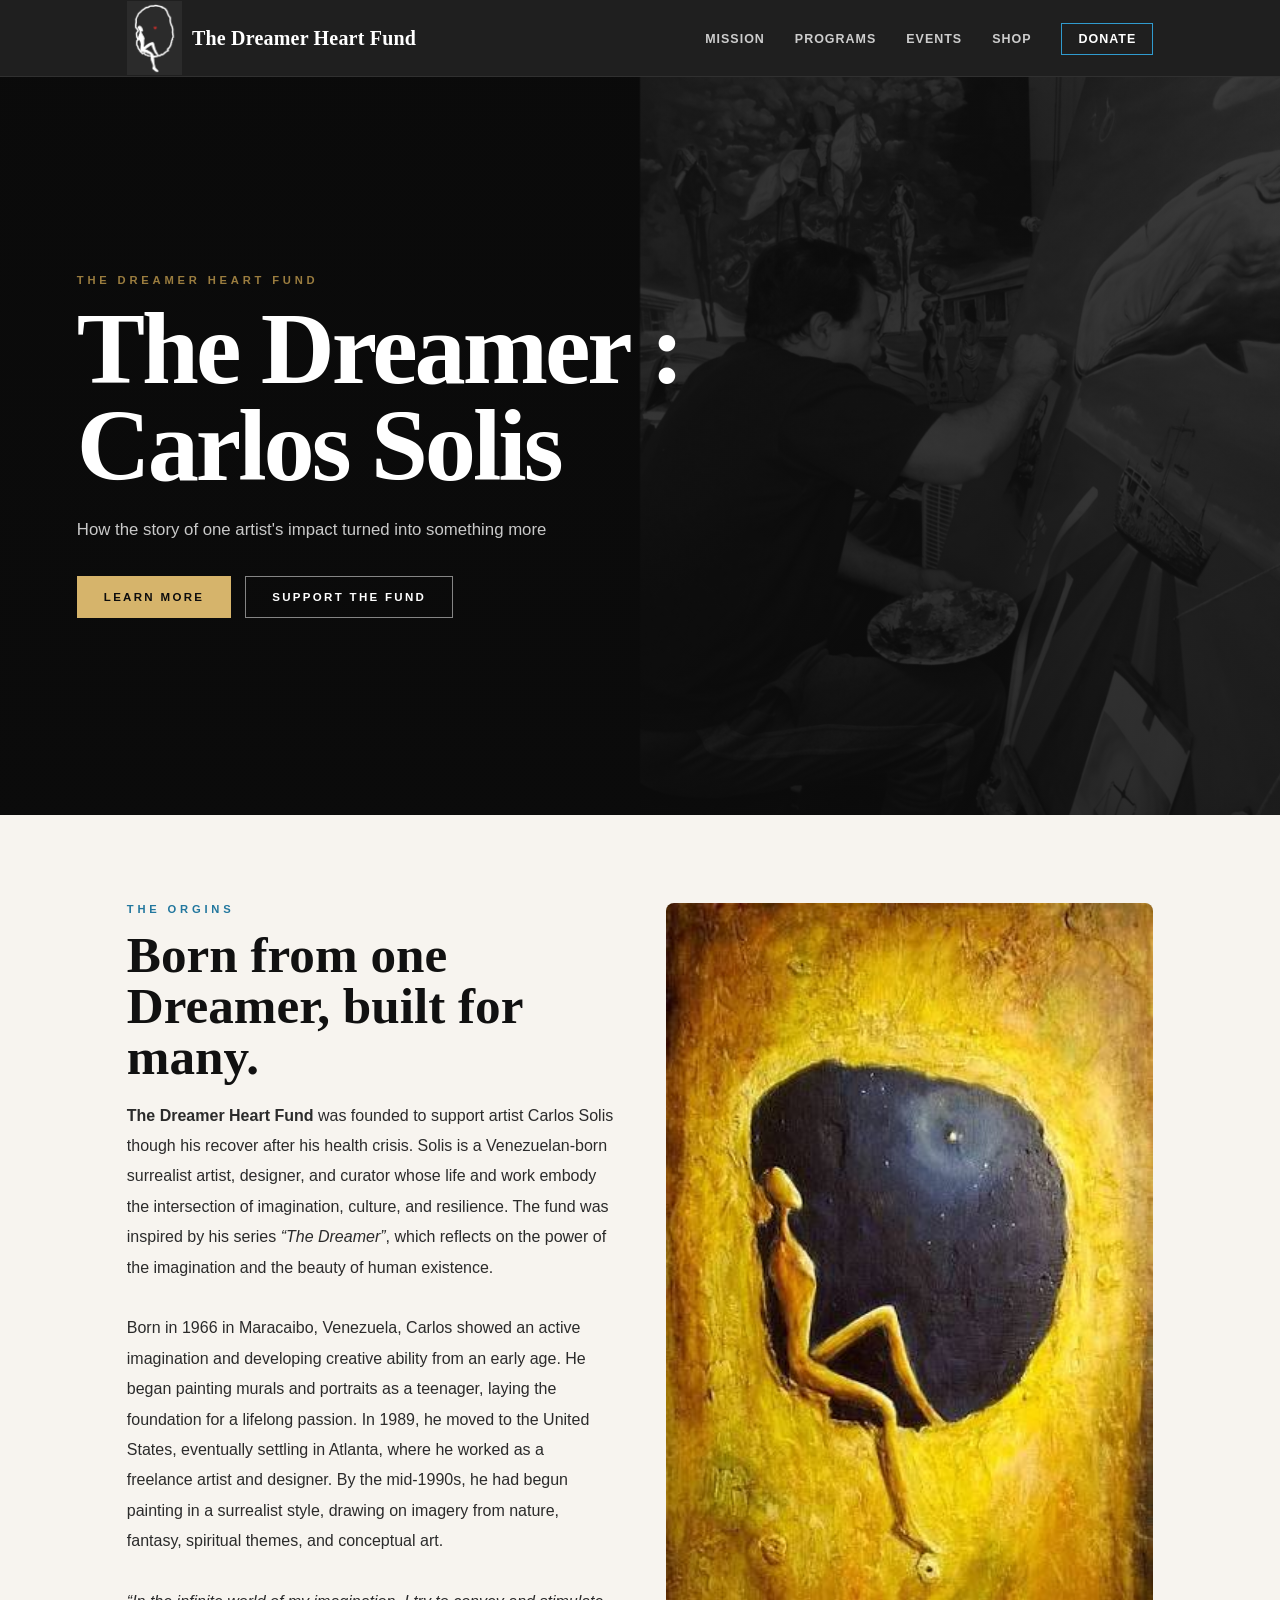
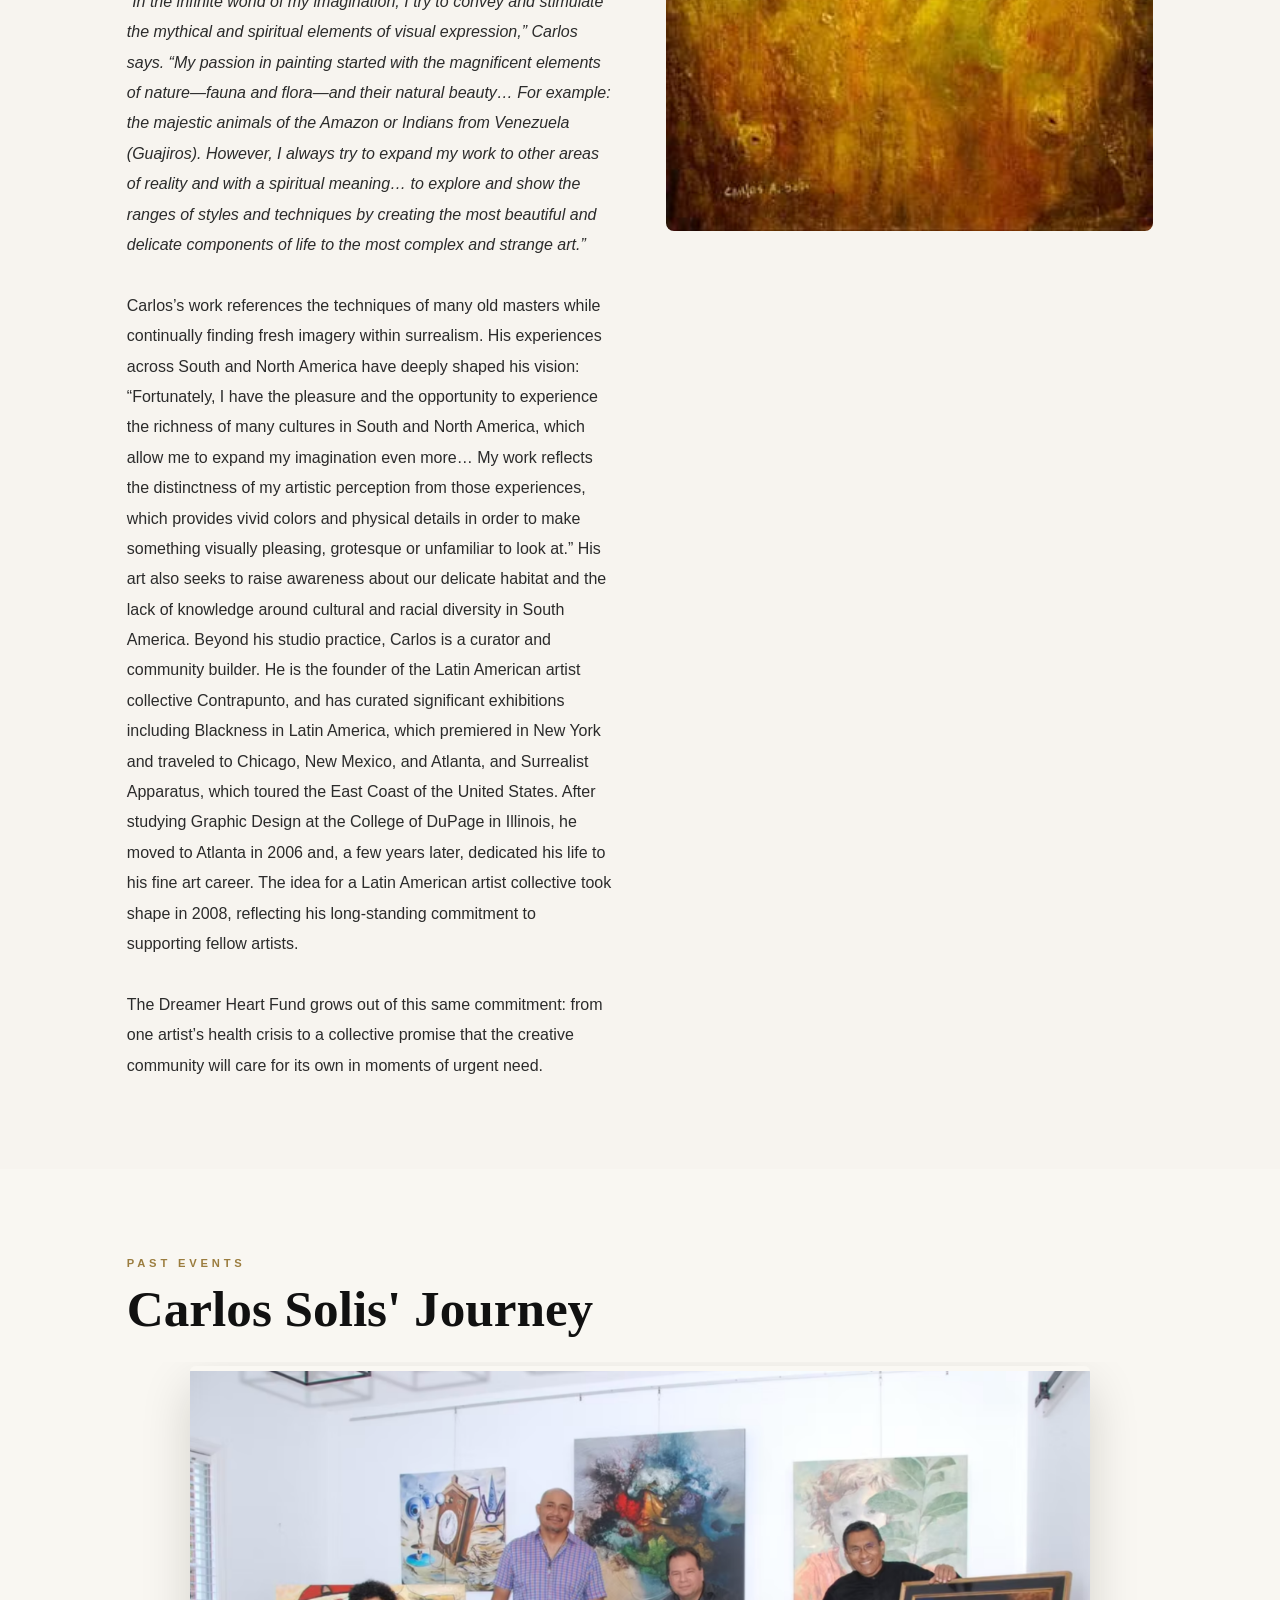
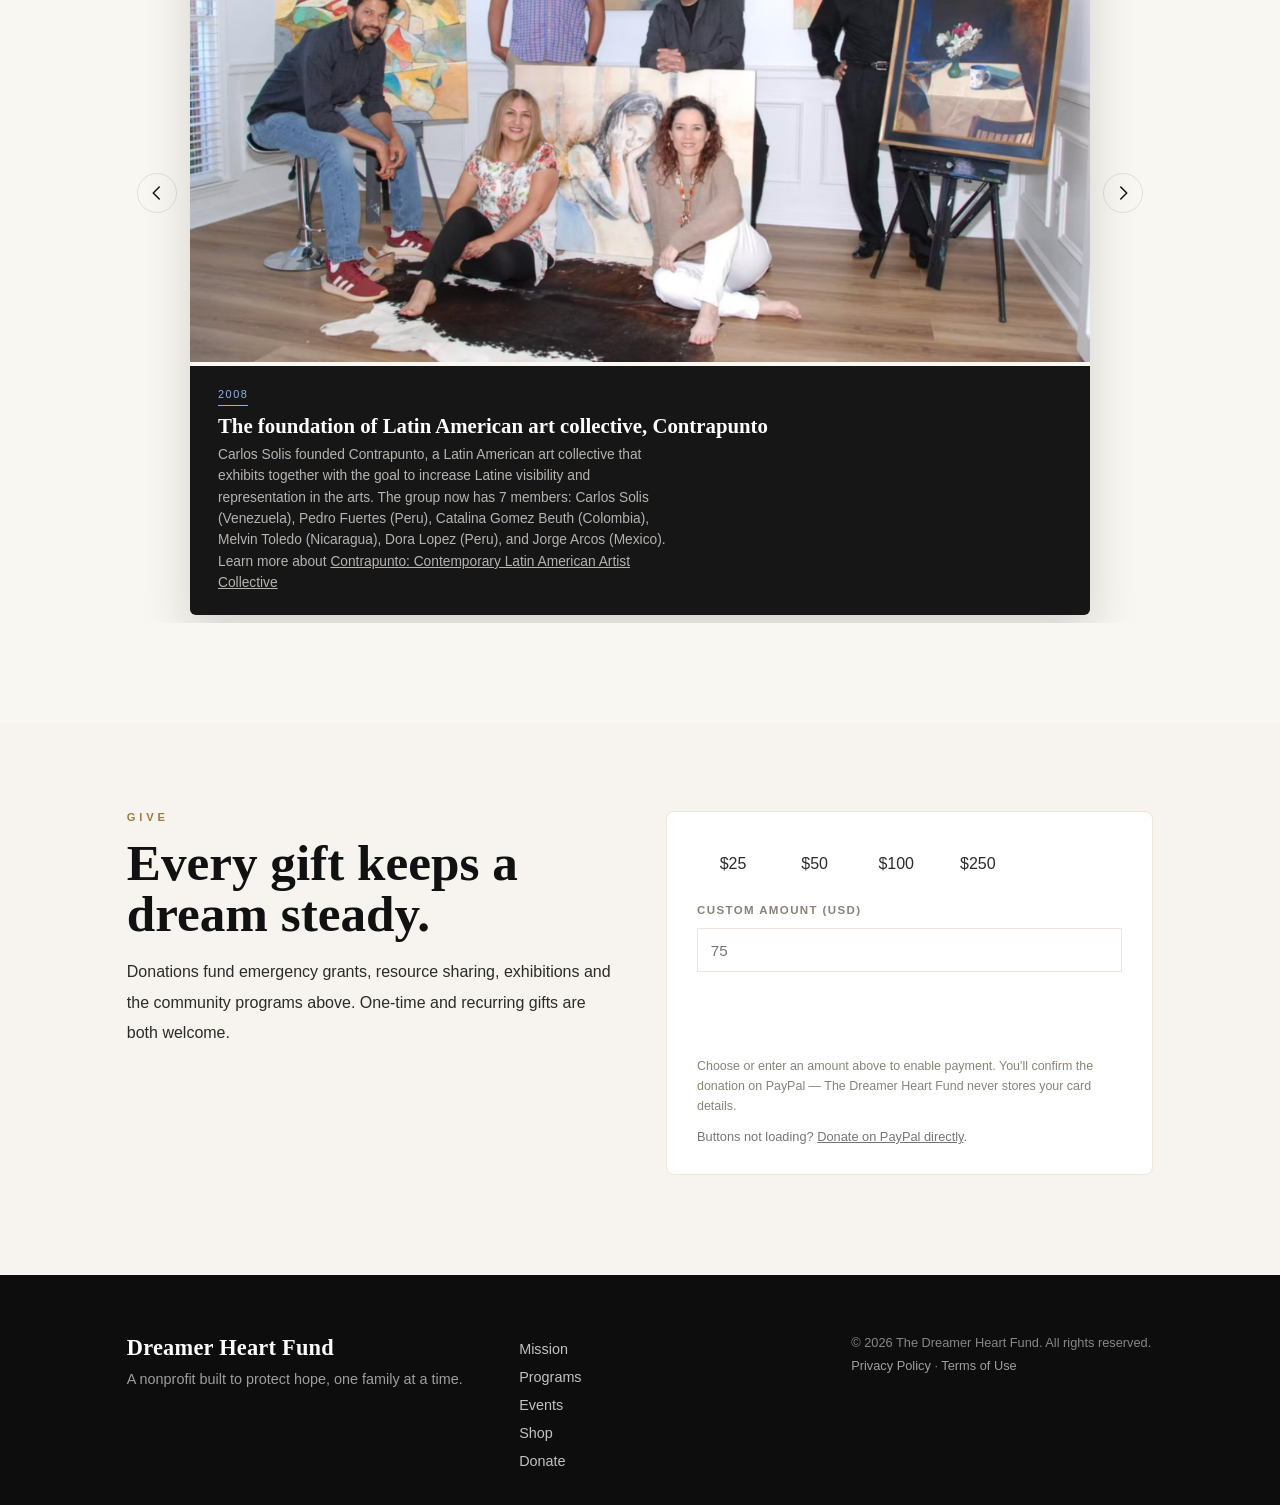
==== commit 1e78144c: "Added accurate print details, connected to order form, fixed navigation" ====
--- a/about.html
+++ b/about.html
@@ -76,7 +76,7 @@
         <ul class="primary-nav__list">
           <li><a href="about.html">Mission</a></li>
           <li><a href="programs.html">Programs</a></li>
-          <li><a href="#events">Events</a></li>
+          <li><a href="index.html#events">Events</a></li>
           <li><a href="shop.html">Shop</a></li>
           <li><a href="#donate" class="primary-nav__cta">Donate</a></li>
         </ul>
@@ -286,14 +286,14 @@
         <ul class="site-footer__list">
           <li><a href="about.html">Mission</a></li>
           <li><a href="programs.html">Programs</a></li>
-          <li><a href="#events">Events</a></li>
+          <li><a href="index.html#events">Events</a></li>
           <li><a href="shop.html">Shop</a></li>
           <li><a href="#donate">Donate</a></li>
         </ul>
       </nav>
 
       <div class="site-footer__legal">
-        <p>&copy; <span id="footer-year">2026</span> The Dreamer Heart Fund. A registered nonprofit organization.</p>
+        <p>&copy; <span id="footer-year">2026</span> The Dreamer Heart Fund. All rights reserved.</p>
         <p><a href="privacy.html">Privacy Policy</a> &middot; <a href="terms.html">Terms of Use</a></p>
       </div>
     </div>
--- a/index.css
+++ b/index.css
@@ -1,5 +1,4 @@
 :root {
-  /* Base palette */
   --color-black: #0d0d0d;
   --color-ink: #111111;
   --color-white: #ffffff;
